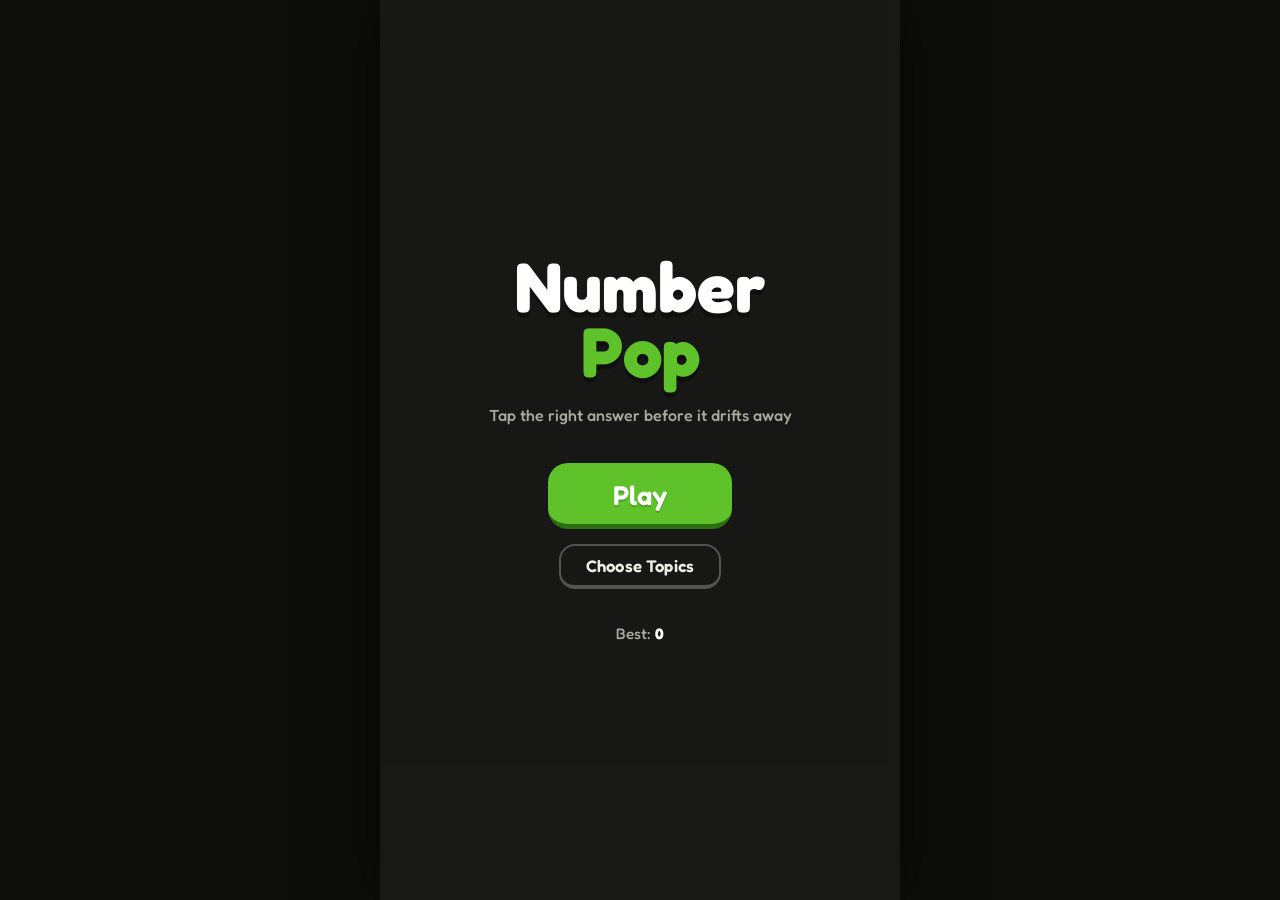
==== index.html @ 42853691 "Initial commit: Number Pop scaffold Canvas-based arcade math game. Adds the HUD/menu markup, stylesh" ====
<!DOCTYPE html>
<html lang="en">
<head>
<meta charset="utf-8">
<meta name="viewport" content="width=device-width, initial-scale=1, viewport-fit=cover, user-scalable=no">
<meta name="theme-color" content="#1b1c1a">
<meta name="apple-mobile-web-app-capable" content="yes">
<meta name="apple-mobile-web-app-status-bar-style" content="black-translucent">
<title>Number Pop</title>
<link rel="preconnect" href="https://fonts.googleapis.com">
<link rel="preconnect" href="https://fonts.gstatic.com" crossorigin>
<link rel="stylesheet" href="https://fonts.googleapis.com/css2?family=Fredoka:wght@500;600;700&display=swap">
<link rel="stylesheet" href="styles/style.css">
</head>
<body>

<div id="app">

  <!-- everything that shakes lives in here -->
  <div id="playfield">
    <canvas id="stage"></canvas>
  </div>

  <div id="ui">

    <!-- ============ in-game HUD ============ -->
    <div id="hud" class="hidden">
      <button id="btn-quit" class="icon-btn" aria-label="Quit game">
        <svg viewBox="0 0 32 32" aria-hidden="true"><path d="M7 7 L25 25 M25 7 L7 25"/></svg>
      </button>
      <div id="score-pill"><span id="score">0</span></div>
      <div id="lives" aria-label="Lives remaining"></div>
      <div id="question-wrap">
        <div id="question"></div>
        <div id="timer-track"><div id="timer-fill"></div></div>
      </div>
      <div id="streak-badge" class="hidden"></div>
    </div>

    <!-- ============ home ============ -->
    <section id="screen-home" class="screen">
      <div class="home-inner">
        <h1 class="logo">Number<span>Pop</span></h1>
        <p class="tagline">Tap the right answer before it drifts away</p>
        <div class="home-buttons">
          <button class="btn btn-big" id="btn-play">Play</button>
          <button class="btn btn-ghost" id="btn-topics">Choose Topics</button>
        </div>
        <p class="best-line">Best: <b id="home-best">0</b> <span id="home-best-topic"></span></p>
      </div>
    </section>

    <!-- ============ topics / settings ============ -->
    <section id="screen-topics" class="screen hidden">
      <div class="sheet">
        <header class="sheet-head">
          <button class="icon-btn back" id="btn-topics-back" aria-label="Back">
            <svg viewBox="0 0 32 32" aria-hidden="true"><path d="M20 6 L10 16 L20 26"/></svg>
          </button>
          <h2>Choose Topics</h2>
        </header>

        <div class="sheet-body">
          <div class="field">
            <h3>What to practise</h3>
            <div class="chips" id="op-chips">
              <button class="chip op" data-op="mul">× Times</button>
              <button class="chip op" data-op="div">÷ Divide</button>
              <button class="chip op" data-op="add">+ Add</button>
              <button class="chip op" data-op="sub">− Subtract</button>
            </div>
          </div>

          <div class="field" id="field-tables">
            <h3>Times tables <button class="mini" id="btn-all-tables">all</button></h3>
            <div class="grid-tables" id="table-grid"></div>
            <div class="chips tight">
              <span class="label">up to</span>
              <button class="chip range" data-maxmul="10">10</button>
              <button class="chip range" data-maxmul="12">12</button>
            </div>
          </div>

          <div class="field" id="field-addsub">
            <h3>Add &amp; subtract numbers up to</h3>
            <div class="chips">
              <button class="chip addmax" data-max="10">10</button>
              <button class="chip addmax" data-max="20">20</button>
              <button class="chip addmax" data-max="50">50</button>
              <button class="chip addmax" data-max="100">100</button>
            </div>
          </div>

          <div class="field">
            <h3>Difficulty</h3>
            <div class="chips">
              <button class="chip diff" data-diff="easy">Easy</button>
              <button class="chip diff" data-diff="normal">Normal</button>
              <button class="chip diff" data-diff="hard">Hard</button>
            </div>
            <p class="hint" id="diff-hint"></p>
          </div>

          <div class="field">
            <h3>Sound</h3>
            <div class="chips">
              <button class="chip snd" data-snd="on">On</button>
              <button class="chip snd" data-snd="off">Off</button>
            </div>
          </div>
        </div>

        <footer class="sheet-foot">
          <button class="btn btn-big" id="btn-topics-play">Play</button>
        </footer>
      </div>
    </section>

    <!-- ============ game over ============ -->
    <section id="screen-gameover" class="screen hidden">
      <div class="over-card">
        <p class="over-label">You got</p>
        <p class="over-score" id="over-score">0</p>
        <p class="over-best"><span>Your highscore</span> <b id="over-best">0</b></p>
        <div class="over-buttons">
          <button class="btn" id="btn-over-ok">OK</button>
          <button class="btn btn-icon" id="btn-over-again" aria-label="Play again">
            <svg viewBox="0 0 32 32" aria-hidden="true"><path d="M26 16a10 10 0 1 1-3.2-7.3"/><path d="M27 5v6h-6"/></svg>
          </button>
        </div>
      </div>
      <div class="mascot-row">
        <div id="mascot"></div>
        <div class="speech"><p id="mascot-line"></p></div>
      </div>
    </section>

  </div>
</div>

<!-- ================= scripts (order matters: no bundler, plain globals) ================= -->
<script src="src/core/rng.js"></script>
<script src="src/core/storage.js"></script>
<script src="src/core/audio.js"></script>
<script src="src/core/input.js"></script>
<script src="src/core/loop.js"></script>

<script src="src/art/theme.js"></script>
<script src="src/art/scenery.js"></script>
<script src="src/art/bubbleArt.js"></script>
<script src="src/art/mascot.js"></script>

<script src="src/game/distractors.js"></script>
<script src="src/game/questions.js"></script>
<script src="src/game/scoring.js"></script>
<script src="src/game/bubbles.js"></script>
<script src="src/game/effects.js"></script>
<script src="src/game/render.js"></script>
<script src="src/game/session.js"></script>

<script src="src/ui/hud.js"></script>
<script src="src/ui/screens.js"></script>
<script src="src/main.js"></script>

</body>
</html>
---- styles/style.css ----
/* ============================================================
   Number Pop — chalkboard arcade math game
   Single deliberate visual world (dark chalkboard), so no
   light/dark switching: every colour is painted explicitly.
   ============================================================ */

:root {
  --green:       #5fc22b;
  --green-light: #83da53;
  --green-dark:  #3d8b18;
  --green-deep:  #2f6d12;
  --red:         #e8353f;
  --red-dark:    #a8202a;
  --board:       #23241f;
  --board-deep:  #141511;
  --panel:       #3a3d37;
  --panel-line:  rgba(233,233,224,.14);
  --chalk:       #edeee7;
  --chalk-dim:   #a7aa9d;
  --shadow-lo:   0 2px 0 rgba(0,0,0,.35);

  --f: "Fredoka", "Trebuchet MS", "Segoe UI", system-ui, sans-serif;
}

* { box-sizing: border-box; -webkit-tap-highlight-color: transparent; }

html, body {
  margin: 0;
  padding: 0;
  height: 100%;
  overflow: hidden;
  overscroll-behavior: none;
  background: #0d0e0b;
  font-family: var(--f);
  color: var(--chalk);
  -webkit-font-smoothing: antialiased;
  -webkit-user-select: none;
  user-select: none;
  touch-action: manipulation;
}

#app {
  position: relative;
  width: min(100vw, 520px);
  height: 100dvh;
  margin: 0 auto;
  overflow: hidden;
  background: var(--board);
  box-shadow: 0 0 60px rgba(0,0,0,.7);
}

#playfield { position: absolute; inset: 0; will-change: transform; }
#stage { display: block; width: 100%; height: 100%; touch-action: none; }

#ui { position: absolute; inset: 0; pointer-events: none; }
#ui button, #ui .chip, #ui .screen:not(.hidden) { pointer-events: auto; }

.hidden { display: none !important; }

/* ============================ chunky buttons ============================ */

.btn {
  font-family: var(--f);
  font-weight: 600;
  font-size: 1.35rem;
  letter-spacing: .01em;
  color: #fff;
  background: var(--green);
  border: none;
  border-bottom: 5px solid var(--green-deep);
  border-radius: 16px;
  padding: .62em 1.5em .5em;
  cursor: pointer;
  text-shadow: 0 2px 0 rgba(0,0,0,.18);
  transition: transform .06s ease, filter .12s ease;
}
.btn:active { transform: translateY(3px); border-bottom-width: 2px; }
.btn:hover { filter: brightness(1.07); }
.btn:focus-visible { outline: 3px solid #fff; outline-offset: 3px; }

.btn-big { font-size: 1.7rem; padding: .6em 2.4em .48em; border-radius: 20px; }

.btn-ghost {
  background: transparent;
  border: 2px solid rgba(237,238,231,.28);
  border-bottom: 4px solid rgba(237,238,231,.28);
  color: var(--chalk);
  font-size: 1.05rem;
  text-shadow: none;
}
.btn-ghost:hover { background: rgba(237,238,231,.07); }

.btn-icon { padding: .55em .95em; display: grid; place-items: center; }
.btn-icon svg { width: 30px; height: 30px; fill: none; stroke: #fff; stroke-width: 3.2; stroke-linecap: round; stroke-linejoin: round; }

.icon-btn {
  background: none; border: none; cursor: pointer; padding: 6px;
  width: 42px; height: 42px; display: grid; place-items: center;
}
.icon-btn svg { width: 100%; height: 100%; fill: none; stroke: #fff; stroke-width: 3.4; stroke-linecap: round; }
.icon-btn:active { transform: scale(.9); }
.icon-btn:focus-visible { outline: 2px solid #fff; outline-offset: 2px; border-radius: 8px; }

/* ============================ HUD ============================ */

#hud { position: absolute; inset: 0; }

#btn-quit {
  position: absolute;
  top: calc(10px + env(safe-area-inset-top));
  left: 10px;
}

#score-pill {
  position: absolute;
  top: calc(-4px + env(safe-area-inset-top));
  left: 50%;
  transform: translateX(-50%);
  min-width: 130px;
  text-align: center;
  background: var(--green);
  border-bottom: 5px solid var(--green-deep);
  border-radius: 0 0 22px 22px;
  padding: .34em 1.1em .26em;
  font-size: 1.65rem;
  font-weight: 600;
  color: #fff;
  text-shadow: 0 2px 0 rgba(0,0,0,.2);
  font-variant-numeric: tabular-nums;
}
#score-pill.bump { animation: bump .28s ease-out; }
@keyframes bump { 0%{transform:translateX(-50%) scale(1)} 40%{transform:translateX(-50%) scale(1.13)} 100%{transform:translateX(-50%) scale(1)} }

#lives {
  position: absolute;
  top: calc(14px + env(safe-area-inset-top));
  right: 12px;
  display: flex;
  gap: 5px;
}
#lives .heart { width: 26px; height: 26px; transition: transform .25s ease, opacity .25s ease, filter .25s ease; }
#lives .heart svg { width: 100%; height: 100%; display: block; }
#lives .heart.lost { opacity: .22; filter: grayscale(1); transform: scale(.82); }
#lives .heart.breaking { animation: heartbreak .5s ease-out; }
@keyframes heartbreak {
  0%   { transform: scale(1); }
  25%  { transform: scale(1.45) rotate(-8deg); }
  100% { transform: scale(.82); }
}

#question-wrap {
  position: absolute;
  top: calc(58px + env(safe-area-inset-top));
  left: 0; right: 0;
  text-align: center;
}
#question {
  font-size: clamp(2rem, 9.5vw, 2.9rem);
  font-weight: 600;
  color: #fff;
  text-shadow: 0 3px 6px rgba(0,0,0,.5);
  letter-spacing: .02em;
  line-height: 1.1;
  min-height: 1.1em;
}
#question.pulse { animation: qpulse .3s ease-out; }
@keyframes qpulse { 0%{transform:scale(.86);opacity:.4} 100%{transform:scale(1);opacity:1} }

#timer-track {
  width: min(58%, 230px);
  height: 5px;
  margin: 12px auto 0;
  background: rgba(237,238,231,.12);
  border-radius: 3px;
  overflow: hidden;
}
#timer-fill {
  height: 100%;
  width: 100%;
  background: var(--green);
  border-radius: 3px;
  transform-origin: left center;
}
#timer-fill.low { background: #e8a33a; }
#timer-fill.critical { background: var(--red); }

#streak-badge {
  position: absolute;
  top: calc(128px + env(safe-area-inset-top));
  left: 50%;
  transform: translateX(-50%);
  font-size: .95rem;
  font-weight: 600;
  color: #ffd85e;
  text-shadow: 0 2px 4px rgba(0,0,0,.6);
  letter-spacing: .04em;
  white-space: nowrap;
}
#streak-badge.pop { animation: bump .3s ease-out; }

/* ============================ screens ============================ */

.screen {
  position: absolute;
  inset: 0;
  display: flex;
  flex-direction: column;
  animation: fadein .22s ease-out;
}
@keyframes fadein { from { opacity: 0; } to { opacity: 1; } }

/* ---------- home ---------- */
#screen-home { align-items: center; justify-content: center; background: rgba(15,16,13,.55); }
.home-inner { text-align: center; padding: 2rem 1.5rem; }
.logo {
  font-size: clamp(3rem, 15vw, 4.4rem);
  font-weight: 700;
  line-height: .92;
  margin: 0 0 .3em;
  color: #fff;
  text-shadow: 0 5px 0 rgba(0,0,0,.35);
}
.logo span { display: block; color: var(--green); }
.tagline { color: var(--chalk-dim); font-size: 1rem; margin: 0 0 2.4rem; font-weight: 500; }
.home-buttons { display: flex; flex-direction: column; gap: .9rem; align-items: center; }
.best-line { margin: 2.2rem 0 0; color: var(--chalk-dim); font-size: .95rem; font-weight: 500; }
.best-line b { color: #fff; font-variant-numeric: tabular-nums; }
.best-line span { display: block; font-size: .8rem; opacity: .7; margin-top: .2rem; }

/* ---------- topics sheet ---------- */
#screen-topics { background: rgba(15,16,13,.86); }
.sheet { display: flex; flex-direction: column; height: 100%; }
.sheet-head {
  display: flex; align-items: center; gap: .5rem;
  padding: calc(12px + env(safe-area-inset-top)) 14px 12px;
  border-bottom: 1px solid var(--panel-line);
  flex: none;
}
.sheet-head h2 { font-size: 1.3rem; font-weight: 600; margin: 0; color: #fff; }
.icon-btn.back svg { stroke-width: 3.6; }

.sheet-body {
  flex: 1 1 auto;
  overflow-y: auto;
  padding: 1.2rem 1.1rem 1.5rem;
  display: flex; flex-direction: column; gap: 1.6rem;
  -webkit-overflow-scrolling: touch;
  overscroll-behavior: contain;
  pointer-events: auto;
}
.field h3 {
  font-size: .82rem; font-weight: 600; text-transform: uppercase;
  letter-spacing: .1em; color: var(--chalk-dim); margin: 0 0 .7rem;
  display: flex; align-items: center; gap: .6rem;
}
.mini {
  font-family: var(--f); font-size: .72rem; font-weight: 600; letter-spacing: .06em;
  background: rgba(237,238,231,.1); color: var(--chalk-dim);
  border: none; border-radius: 20px; padding: .25em .8em; cursor: pointer;
  text-transform: uppercase;
}
.mini:hover { background: rgba(237,238,231,.18); color: #fff; }

.chips { display: flex; flex-wrap: wrap; gap: .5rem; align-items: center; }
.chips.tight { margin-top: .7rem; }
.chips .label { font-size: .8rem; color: var(--chalk-dim); text-transform: uppercase; letter-spacing: .08em; font-weight: 600; }

.chip {
  font-family: var(--f); font-size: 1rem; font-weight: 500;
  color: var(--chalk);
  background: rgba(237,238,231,.08);
  border: 2px solid rgba(237,238,231,.16);
  border-radius: 13px;
  padding: .45em 1em .38em;
  cursor: pointer;
  transition: background .12s ease, border-color .12s ease, color .12s ease;
}
.chip:hover { background: rgba(237,238,231,.15); }
.chip.on {
  background: var(--green);
  border-color: var(--green-light);
  color: #fff;
  font-weight: 600;
}
.chip:focus-visible { outline: 2px solid #fff; outline-offset: 2px; }

.grid-tables { display: grid; grid-template-columns: repeat(auto-fit, minmax(52px, 1fr)); gap: .45rem; }
.grid-tables .chip { padding: .5em 0 .42em; text-align: center; font-variant-numeric: tabular-nums; }

.hint { font-size: .84rem; color: var(--chalk-dim); margin: .8rem 0 0; line-height: 1.5; }

.sheet-foot {
  flex: none;
  padding: 1rem 1.1rem calc(1.2rem + env(safe-area-inset-bottom));
  border-top: 1px solid var(--panel-line);
  display: flex; justify-content: center;
  background: rgba(15,16,13,.5);
}

/* ---------- game over ---------- */
#screen-gameover { background: rgba(12,13,10,.55); justify-content: space-between; }
.over-card {
  margin: auto auto 0;
  width: min(86%, 380px);
  background: rgba(74,78,71,.93);
  border-radius: 22px;
  padding: 2rem 1.6rem 1.7rem;
  text-align: center;
  box-shadow: 0 18px 44px rgba(0,0,0,.5);
  animation: pop-in .32s cubic-bezier(.2,1.5,.5,1);
}
@keyframes pop-in { from { transform: scale(.82); opacity: 0; } to { transform: scale(1); opacity: 1; } }
.over-label { font-size: 1.45rem; font-weight: 600; color: var(--green-light); margin: 0; }
.over-score {
  font-size: clamp(3rem, 14vw, 4rem); font-weight: 700; color: #fff;
  margin: .1em 0 .15em; line-height: 1; font-variant-numeric: tabular-nums;
  text-shadow: 0 4px 0 rgba(0,0,0,.22);
}
.over-best { font-size: .95rem; margin: 0 0 1.5rem; font-weight: 600; }
.over-best span { color: var(--green-light); }
.over-best b { color: #fff; margin-left: .4em; font-variant-numeric: tabular-nums; }
.over-buttons { display: flex; gap: .8rem; justify-content: center; }
.over-buttons .btn { font-size: 1.4rem; }

.mascot-row {
  display: flex; align-items: flex-end; gap: .4rem;
  padding: 1rem .8rem calc(.4rem + env(safe-area-inset-bottom));
  animation: rise-in .45s .12s backwards cubic-bezier(.2,1.2,.4,1);
}
@keyframes rise-in { from { transform: translateY(40px); opacity: 0; } to { transform: translateY(0); opacity: 1; } }
#mascot { flex: none; width: 150px; }
#mascot svg { width: 100%; height: auto; display: block; }
.speech {
  position: relative; flex: 1 1 auto; margin-bottom: 34px;
  background: #eceee6; color: #23241f;
  border-radius: 18px; padding: .85rem 1rem;
  font-size: .95rem; font-weight: 500; line-height: 1.4; text-align: center;
  box-shadow: 0 6px 18px rgba(0,0,0,.35);
}
.speech::after {
  content: ""; position: absolute; left: -9px; bottom: 14px;
  width: 0; height: 0;
  border: 9px solid transparent;
  border-right-color: #eceee6; border-left: 0;
}

@media (prefers-reduced-motion: reduce) {
  *, *::before, *::after { animation-duration: .01ms !important; transition-duration: .01ms !important; }
}
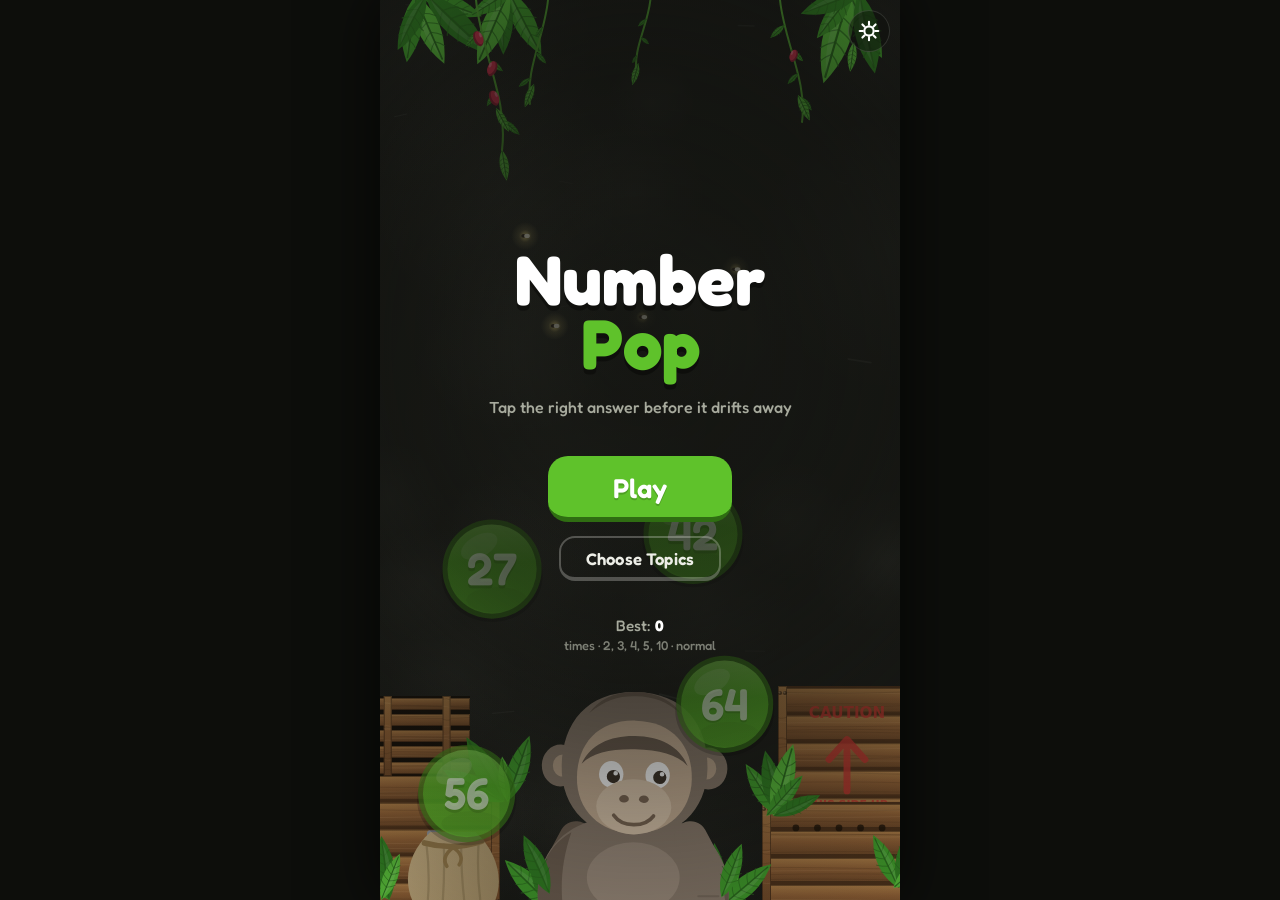
==== commit 96b094c7: "Make Number Pop playable end to end Wires the existing engine pieces into a complete game and adds t" ====
--- a/index.html
+++ b/index.html
@@ -7,6 +7,7 @@
 <meta name="apple-mobile-web-app-capable" content="yes">
 <meta name="apple-mobile-web-app-status-bar-style" content="black-translucent">
 <title>Number Pop</title>
+<link rel="icon" href="favicon.svg" type="image/svg+xml">
 <link rel="preconnect" href="https://fonts.googleapis.com">
 <link rel="preconnect" href="https://fonts.gstatic.com" crossorigin>
 <link rel="stylesheet" href="https://fonts.googleapis.com/css2?family=Fredoka:wght@500;600;700&display=swap">
@@ -25,20 +26,30 @@
 
     <!-- ============ in-game HUD ============ -->
     <div id="hud" class="hidden">
-      <button id="btn-quit" class="icon-btn" aria-label="Quit game">
-        <svg viewBox="0 0 32 32" aria-hidden="true"><path d="M7 7 L25 25 M25 7 L7 25"/></svg>
+      <button id="btn-pause" class="icon-btn" aria-label="Pause game">
+        <svg viewBox="0 0 32 32" aria-hidden="true"><path d="M12 7 V25 M20 7 V25"/></svg>
       </button>
       <div id="score-pill"><span id="score">0</span></div>
       <div id="lives" aria-label="Lives remaining"></div>
       <div id="question-wrap">
+        <div id="level-chip">Lv&nbsp;<b id="level-num">1</b><span id="level-name"></span></div>
         <div id="question"></div>
         <div id="timer-track"><div id="timer-fill"></div></div>
+        <div id="level-pips" aria-hidden="true"></div>
       </div>
       <div id="streak-badge" class="hidden"></div>
     </div>
 
     <!-- ============ home ============ -->
     <section id="screen-home" class="screen">
+      <button id="btn-settings" class="icon-btn" aria-label="Settings">
+        <svg viewBox="0 0 32 32" aria-hidden="true">
+          <circle cx="16" cy="16" r="6.2"/>
+          <path d="M24.2 16 H28.4 M7.8 16 H3.6 M16 24.2 V28.4 M16 7.8 V3.6
+                   M21.8 21.8 L24.8 24.8 M10.2 10.2 L7.2 7.2
+                   M10.2 21.8 L7.2 24.8 M21.8 10.2 L24.8 7.2"/>
+        </svg>
+      </button>
       <div class="home-inner">
         <h1 class="logo">Number<span>Pop</span></h1>
         <p class="tagline">Tap the right answer before it drifts away</p>
@@ -50,7 +61,7 @@
       </div>
     </section>
 
-    <!-- ============ topics / settings ============ -->
+    <!-- ============ topics ============ -->
     <section id="screen-topics" class="screen hidden">
       <div class="sheet">
         <header class="sheet-head">
@@ -100,19 +111,94 @@
             </div>
             <p class="hint" id="diff-hint"></p>
           </div>
-
-          <div class="field">
-            <h3>Sound</h3>
-            <div class="chips">
-              <button class="chip snd" data-snd="on">On</button>
-              <button class="chip snd" data-snd="off">Off</button>
-            </div>
-          </div>
         </div>
 
         <footer class="sheet-foot">
           <button class="btn btn-big" id="btn-topics-play">Play</button>
         </footer>
+      </div>
+    </section>
+
+    <!-- ============ settings ============ -->
+    <section id="screen-settings" class="screen hidden">
+      <div class="sheet">
+        <header class="sheet-head">
+          <button class="icon-btn back" id="btn-settings-back" aria-label="Back">
+            <svg viewBox="0 0 32 32" aria-hidden="true"><path d="M20 6 L10 16 L20 26"/></svg>
+          </button>
+          <h2>Settings</h2>
+        </header>
+
+        <div class="sheet-body">
+          <div class="field">
+            <h3>Sound effects</h3>
+            <div class="chips">
+              <button class="chip snd" data-snd="on">On</button>
+              <button class="chip snd" data-snd="off">Off</button>
+            </div>
+            <p class="hint">Pops, cheers and button taps.</p>
+          </div>
+
+          <div class="field">
+            <h3>Jungle sounds</h3>
+            <div class="chips">
+              <button class="chip jng" data-jng="on">On</button>
+              <button class="chip jng" data-jng="off">Off</button>
+            </div>
+            <p class="hint">Birds and insects in the background.</p>
+          </div>
+
+          <div class="field">
+            <h3>Scores</h3>
+            <p class="score-line">Best: <b id="settings-best">0</b></p>
+            <button class="btn btn-danger" id="btn-reset">Reset score</button>
+            <p class="hint" id="reset-hint">Clears every highscore, level record and practice history. This cannot be undone.</p>
+          </div>
+        </div>
+
+        <footer class="sheet-foot">
+          <button class="btn btn-big" id="btn-settings-done">Done</button>
+        </footer>
+      </div>
+    </section>
+
+    <!-- ============ paused ============ -->
+    <!-- The only way out of a run: quitting and restarting both live behind
+         the pause button, so neither is ever one stray tap away. -->
+    <section id="screen-paused" class="screen hidden">
+      <div class="pause-card">
+        <p class="pause-eyebrow">Paused</p>
+        <h2 class="pause-title" id="pause-title">Level 1</h2>
+        <dl class="lvl-rows" id="pause-rows"></dl>
+
+        <div class="chips pause-sound">
+          <span class="label">Sound</span>
+          <button class="chip snd" data-snd="on">On</button>
+          <button class="chip snd" data-snd="off">Off</button>
+        </div>
+
+        <button class="btn btn-big" id="btn-resume">Resume</button>
+        <div class="pause-exits">
+          <button class="btn btn-ghost" id="btn-pause-restart">Start over</button>
+          <button class="btn btn-ghost" id="btn-pause-quit">Quit</button>
+        </div>
+      </div>
+    </section>
+
+    <!-- ============ level clear (bosses and every 5th) ============ -->
+    <section id="screen-levelclear" class="screen hidden">
+      <div class="lvl-card">
+        <p class="lvl-eyebrow" id="lvl-eyebrow">Level 5 clear</p>
+        <h2 class="lvl-title" id="lvl-title">Downpour</h2>
+        <div class="lvl-stars" id="lvl-stars" aria-hidden="true"></div>
+        <dl class="lvl-rows" id="lvl-rows"></dl>
+        <p class="lvl-heart hidden" id="lvl-heart">A heart came back!</p>
+        <p class="lvl-next" id="lvl-next"></p>
+        <button class="btn btn-big" id="btn-level-continue">Continue</button>
+      </div>
+      <div class="mascot-row">
+        <div id="lvl-mascot"></div>
+        <div class="speech"><p id="lvl-mascot-line"></p></div>
       </div>
     </section>
 
@@ -121,6 +207,7 @@
       <div class="over-card">
         <p class="over-label">You got</p>
         <p class="over-score" id="over-score">0</p>
+        <p class="over-level" id="over-level">Level 1</p>
         <p class="over-best"><span>Your highscore</span> <b id="over-best">0</b></p>
         <div class="over-buttons">
           <button class="btn" id="btn-over-ok">OK</button>
@@ -142,19 +229,26 @@
 <script src="src/core/rng.js"></script>
 <script src="src/core/storage.js"></script>
 <script src="src/core/audio.js"></script>
+<script src="src/core/ambience.js"></script>
 <script src="src/core/input.js"></script>
 <script src="src/core/loop.js"></script>
 
 <script src="src/art/theme.js"></script>
 <script src="src/art/scenery.js"></script>
 <script src="src/art/bubbleArt.js"></script>
+<script src="src/art/progressArt.js"></script>
+<script src="src/art/gorillaArt.js"></script>
+<script src="src/art/jungleArt.js"></script>
 <script src="src/art/mascot.js"></script>
 
 <script src="src/game/distractors.js"></script>
 <script src="src/game/questions.js"></script>
 <script src="src/game/scoring.js"></script>
+<script src="src/game/motion.js"></script>
 <script src="src/game/bubbles.js"></script>
+<script src="src/game/levels.js"></script>
 <script src="src/game/effects.js"></script>
+<script src="src/game/playthings.js"></script>
 <script src="src/game/render.js"></script>
 <script src="src/game/session.js"></script>
 
--- a/styles/style.css
+++ b/styles/style.css
@@ -49,11 +49,26 @@
   box-shadow: 0 0 60px rgba(0,0,0,.7);
 }
 
-#playfield { position: absolute; inset: 0; will-change: transform; }
+/* Both layers need an explicit z-index. `will-change: transform` promotes
+   the play field to its own compositing layer, and a promoted layer can
+   composite above later siblings that have z-index:auto — which put the
+   menus and the game-over card underneath the canvas. */
+#playfield { position: absolute; inset: 0; z-index: 0; will-change: transform; }
 #stage { display: block; width: 100%; height: 100%; touch-action: none; }
 
-#ui { position: absolute; inset: 0; pointer-events: none; }
+#ui { position: absolute; inset: 0; z-index: 1; pointer-events: none; }
 #ui button, #ui .chip, #ui .screen:not(.hidden) { pointer-events: auto; }
+
+/* The two screens that sit over live, touchable scenery let taps fall
+   through to the canvas. Their own controls re-claim them: pointer-events
+   inherits, so the `#ui button` rule above restores hit-testing per button.
+   Two ids, because `#ui .screen:not(.hidden)` would otherwise out-specify
+   this and swallow every tap before the canvas ever saw it. */
+#ui #screen-home:not(.hidden),
+#ui #screen-gameover:not(.hidden) { pointer-events: none; }
+
+/* ...but a solid card should absorb a tap rather than feel see-through. */
+.over-card { pointer-events: auto; }
 
 .hidden { display: none !important; }
 
@@ -93,6 +108,36 @@
 .btn-icon { padding: .55em .95em; display: grid; place-items: center; }
 .btn-icon svg { width: 30px; height: 30px; fill: none; stroke: #fff; stroke-width: 3.2; stroke-linecap: round; stroke-linejoin: round; }
 
+.btn-danger {
+  background: transparent;
+  color: #ff8f96;
+  border: 2px solid rgba(232,53,63,.55);
+  border-bottom: 5px solid rgba(232,53,63,.55);
+  font-size: 1.05rem;
+  text-shadow: none;
+}
+.btn-danger:hover { background: rgba(232,53,63,.12); }
+/* Armed: one tap from erasing, so it stops looking like an outline and
+   starts looking like the thing it is about to do. */
+.btn-danger.armed {
+  background: var(--red);
+  border-color: var(--red-dark);
+  border-bottom-color: var(--red-dark);
+  color: #fff;
+  animation: nudge .5s ease-out;
+}
+.btn-danger.cleared {
+  background: transparent;
+  border-color: rgba(237,238,231,.25);
+  border-bottom-color: rgba(237,238,231,.25);
+  color: var(--chalk-dim);
+}
+@keyframes nudge {
+  0%, 100% { transform: translateX(0); }
+  20%      { transform: translateX(-4px); }
+  55%      { transform: translateX(3px); }
+}
+
 .icon-btn {
   background: none; border: none; cursor: pointer; padding: 6px;
   width: 42px; height: 42px; display: grid; place-items: center;
@@ -105,23 +150,29 @@
 
 #hud { position: absolute; inset: 0; }
 
-#btn-quit {
+/* The HUD's only button. Everything that ends a run lives behind it, so it
+   sits where the close button used to and nothing else competes for the
+   corner. */
+#btn-pause {
   position: absolute;
   top: calc(10px + env(safe-area-inset-top));
   left: 10px;
 }
+/* Two bars read as pause at a glance; at the shared 3.4 they read as an
+   equals sign. */
+#btn-pause svg { stroke-width: 5; }
 
 #score-pill {
   position: absolute;
-  top: calc(-4px + env(safe-area-inset-top));
+  top: calc(8px + env(safe-area-inset-top));
   left: 50%;
   transform: translateX(-50%);
   min-width: 130px;
   text-align: center;
   background: var(--green);
   border-bottom: 5px solid var(--green-deep);
-  border-radius: 0 0 22px 22px;
-  padding: .34em 1.1em .26em;
+  border-radius: 22px;
+  padding: .3em 1.1em .22em;
   font-size: 1.65rem;
   font-weight: 600;
   color: #fff;
@@ -154,6 +205,46 @@
   left: 0; right: 0;
   text-align: center;
 }
+/* The level chip sits inside #question-wrap on purpose: hud.questionBottom()
+   measures that wrapper to place the play field, so anything added here is
+   accounted for automatically instead of overlapping the bubbles. */
+#level-chip {
+  display: inline-flex;
+  align-items: baseline;
+  gap: .4em;
+  font-size: .74rem;
+  font-weight: 600;
+  letter-spacing: .1em;
+  text-transform: uppercase;
+  color: var(--chalk-dim);
+  background: rgba(237,238,231,.08);
+  border-radius: 20px;
+  padding: .3em .9em .24em;
+  margin-bottom: .35rem;
+}
+#level-chip b { color: #fff; font-size: .95rem; font-variant-numeric: tabular-nums; }
+#level-chip span { color: var(--green-light); letter-spacing: .05em; }
+#level-chip.boss { background: rgba(232,53,63,.2); }
+#level-chip.boss span { color: #ff9098; }
+#level-chip.pop { animation: bump-plain .34s ease-out; }
+@keyframes bump-plain { 0%{transform:scale(.8);opacity:.3} 55%{transform:scale(1.08)} 100%{transform:scale(1);opacity:1} }
+
+/* One pip per question in the level. */
+#level-pips {
+  display: flex;
+  justify-content: center;
+  gap: 5px;
+  margin-top: 7px;
+  min-height: 6px;
+}
+#level-pips .pip {
+  width: 6px; height: 6px;
+  border-radius: 50%;
+  background: rgba(237,238,231,.2);
+  transition: background .25s ease, transform .25s ease;
+}
+#level-pips .pip.done { background: var(--green); transform: scale(1.25); }
+
 #question {
   font-size: clamp(2rem, 9.5vw, 2.9rem);
   font-weight: 600;
@@ -210,7 +301,36 @@
 @keyframes fadein { from { opacity: 0; } to { opacity: 1; } }
 
 /* ---------- home ---------- */
-#screen-home { align-items: center; justify-content: center; background: rgba(15,16,13,.55); }
+/* Dark where the title and buttons need contrast, clearing toward the edges
+   and the bottom so the canopy and the gorilla read as things worth
+   touching. A flat scrim over the whole canvas hid them. */
+#screen-home {
+  align-items: center;
+  justify-content: center;
+  background: radial-gradient(118% 76% at 50% 38%,
+    rgba(15,16,13,.74) 0%,
+    rgba(15,16,13,.62) 40%,
+    rgba(15,16,13,.30) 72%,
+    rgba(15,16,13,.06) 100%);
+}
+/* Top-right, clear of the logo. The home scrim clears toward the corners so
+   the canopy shows through, which leaves a white cog with nothing to sit
+   against — hence its own small disc. */
+#btn-settings {
+  position: absolute;
+  top: calc(10px + env(safe-area-inset-top));
+  right: 10px;
+  padding: 8px;
+  background: rgba(15,16,13,.5);
+  border: 1px solid var(--panel-line);
+  border-radius: 50%;
+  transition: transform .25s cubic-bezier(.3,1.4,.5,1), background .12s ease;
+}
+#btn-settings svg { stroke-width: 2.8; }
+#btn-settings:hover  { transform: rotate(30deg); background: rgba(15,16,13,.72); }
+#btn-settings:active { transform: rotate(45deg) scale(.9); }
+#btn-settings:focus-visible { border-radius: 50%; }
+
 .home-inner { text-align: center; padding: 2rem 1.5rem; }
 .logo {
   font-size: clamp(3rem, 15vw, 4.4rem);
@@ -219,6 +339,14 @@
   margin: 0 0 .3em;
   color: #fff;
   text-shadow: 0 5px 0 rgba(0,0,0,.35);
+  pointer-events: auto;
+  cursor: pointer;
+}
+.logo.wiggle { animation: wiggle .5s cubic-bezier(.3,1.4,.5,1); }
+@keyframes wiggle {
+  0%, 100% { transform: rotate(0) scale(1); }
+  25%      { transform: rotate(-3deg) scale(1.06); }
+  60%      { transform: rotate(2.5deg) scale(1.03); }
 }
 .logo span { display: block; color: var(--green); }
 .tagline { color: var(--chalk-dim); font-size: 1rem; margin: 0 0 2.4rem; font-weight: 500; }
@@ -227,8 +355,8 @@
 .best-line b { color: #fff; font-variant-numeric: tabular-nums; }
 .best-line span { display: block; font-size: .8rem; opacity: .7; margin-top: .2rem; }
 
-/* ---------- topics sheet ---------- */
-#screen-topics { background: rgba(15,16,13,.86); }
+/* ---------- topics and settings sheets ---------- */
+#screen-topics, #screen-settings { background: rgba(15,16,13,.86); }
 .sheet { display: flex; flex-direction: column; height: 100%; }
 .sheet-head {
   display: flex; align-items: center; gap: .5rem;
@@ -289,6 +417,9 @@
 
 .hint { font-size: .84rem; color: var(--chalk-dim); margin: .8rem 0 0; line-height: 1.5; }
 
+.score-line { margin: 0 0 .9rem; font-size: 1rem; color: var(--chalk-dim); font-weight: 500; }
+.score-line b { color: #fff; font-size: 1.35rem; font-variant-numeric: tabular-nums; margin-left: .2em; }
+
 .sheet-foot {
   flex: none;
   padding: 1rem 1.1rem calc(1.2rem + env(safe-area-inset-bottom));
@@ -296,6 +427,110 @@
   display: flex; justify-content: center;
   background: rgba(15,16,13,.5);
 }
+
+/* ---------- level clear ---------- */
+/* Lighter scrim than game over: the run is paused, not finished, and the
+   HUD behind it is still telling the truth. */
+#screen-levelclear { background: rgba(12,13,10,.62); justify-content: space-between; }
+
+.lvl-card {
+  pointer-events: auto;
+  margin: auto auto 0;
+  width: min(86%, 380px);
+  background: rgba(74,78,71,.95);
+  border-radius: 22px;
+  padding: 1.5rem 1.6rem 1.4rem;
+  text-align: center;
+  box-shadow: 0 18px 44px rgba(0,0,0,.5);
+  animation: pop-in .32s cubic-bezier(.2,1.5,.5,1);
+}
+.lvl-eyebrow {
+  margin: 0; font-size: .78rem; font-weight: 600;
+  letter-spacing: .14em; text-transform: uppercase; color: var(--green-light);
+}
+.lvl-title {
+  margin: .15em 0 .5rem; font-size: clamp(1.7rem, 8vw, 2.2rem);
+  font-weight: 700; color: #fff; line-height: 1.05;
+  text-shadow: 0 3px 0 rgba(0,0,0,.22);
+}
+
+.lvl-stars { display: flex; justify-content: center; gap: .45rem; margin: 0 0 1rem; }
+.lvl-star { width: 44px; height: 44px; display: block; }
+.lvl-star svg { width: 100%; height: 100%; display: block; }
+.lvl-star svg path { fill: rgba(237,238,231,.16); }
+/* Only the earned stars animate, and each one waits its turn — the delay is
+   set inline so the JS that plays the ping stays the single source of the
+   timing. */
+.lvl-star.earned svg path { fill: #ffd85e; }
+.lvl-star.earned {
+  animation: star-stamp .42s cubic-bezier(.2,1.6,.45,1) backwards;
+  filter: drop-shadow(0 3px 6px rgba(255,216,94,.35));
+}
+@keyframes star-stamp {
+  from { transform: scale(2.1) rotate(-22deg); opacity: 0; }
+  to   { transform: scale(1) rotate(0); opacity: 1; }
+}
+
+.lvl-rows {
+  display: grid; grid-template-columns: 1fr auto;
+  gap: .34rem .8rem; margin: 0 0 .9rem;
+  font-size: .92rem; font-weight: 500; text-align: left;
+}
+.lvl-rows dt { color: var(--chalk-dim); }
+.lvl-rows dd { margin: 0; color: #fff; font-weight: 600; font-variant-numeric: tabular-nums; }
+
+.lvl-heart {
+  margin: 0 0 .8rem; font-size: .95rem; font-weight: 600; color: #ff8f96;
+  animation: bump-plain .5s ease-out .6s backwards;
+}
+.lvl-next { margin: 0 0 1.1rem; font-size: .85rem; color: var(--chalk-dim); font-weight: 500; }
+
+#lvl-mascot { flex: none; width: 120px; pointer-events: auto; cursor: pointer; }
+#lvl-mascot svg { width: 100%; height: auto; display: block; }
+#lvl-mascot.thump { animation: thump .42s ease-out; }
+
+/* ---------- paused ---------- */
+/* Darker than the level-clear scrim on purpose: the field is frozen
+   mid-question with the answers still on it, and a pause that lets you study
+   them at leisure is a pause that solves the question for you. */
+#screen-paused {
+  background: rgba(10,11,9,.84);
+  align-items: center;
+  overflow-y: auto;
+}
+
+.pause-card {
+  pointer-events: auto;
+  /* auto margins rather than justify-content: centred, but still reachable
+     by scrolling when a short landscape window can't fit the card — centring
+     a flex child the other way crops the top of it beyond recovery. */
+  margin: auto 0;
+  width: min(86%, 340px);
+  background: rgba(74,78,71,.96);
+  border-radius: 22px;
+  padding: 1.6rem 1.5rem 1.4rem;
+  text-align: center;
+  box-shadow: 0 18px 44px rgba(0,0,0,.5);
+  animation: pop-in .28s cubic-bezier(.2,1.5,.5,1);
+}
+.pause-eyebrow {
+  margin: 0; font-size: .78rem; font-weight: 600;
+  letter-spacing: .14em; text-transform: uppercase; color: var(--green-light);
+}
+.pause-title {
+  margin: .15em 0 1rem; font-size: clamp(1.35rem, 6.5vw, 1.7rem);
+  font-weight: 700; color: #fff; line-height: 1.15;
+  text-shadow: 0 3px 0 rgba(0,0,0,.22);
+}
+.pause-sound { justify-content: center; margin: 0 0 1.3rem; }
+
+#btn-resume { width: 100%; }
+
+/* Quit and Start over are quiet and small next to Resume: both throw the run
+   away, and this card is reached by a child looking for a way to stop for a
+   moment, not by one looking for a way to stop. */
+.pause-exits { display: flex; gap: .6rem; margin-top: .9rem; }
+.pause-exits .btn { flex: 1 1 0; font-size: .95rem; padding: .55em .4em .45em; }
 
 /* ---------- game over ---------- */
 #screen-gameover { background: rgba(12,13,10,.55); justify-content: space-between; }
@@ -316,6 +551,10 @@
   margin: .1em 0 .15em; line-height: 1; font-variant-numeric: tabular-nums;
   text-shadow: 0 4px 0 rgba(0,0,0,.22);
 }
+.over-level {
+  margin: 0 0 .5rem; font-size: .8rem; font-weight: 600;
+  letter-spacing: .12em; text-transform: uppercase; color: var(--green-light);
+}
 .over-best { font-size: .95rem; margin: 0 0 1.5rem; font-weight: 600; }
 .over-best span { color: var(--green-light); }
 .over-best b { color: #fff; margin-left: .4em; font-variant-numeric: tabular-nums; }
@@ -325,13 +564,28 @@
 .mascot-row {
   display: flex; align-items: flex-end; gap: .4rem;
   padding: 1rem .8rem calc(.4rem + env(safe-area-inset-bottom));
-  animation: rise-in .45s .12s backwards cubic-bezier(.2,1.2,.4,1);
+  /* No fill-mode and no delay on purpose: with `backwards` the gorilla is
+     invisible until the animation advances, so anything that stops it from
+     running leaves the screen looking broken. The animation may only ever
+     add motion to content that is already visible. */
+  animation: rise-in .45s cubic-bezier(.2,1.2,.4,1);
 }
 @keyframes rise-in { from { transform: translateY(40px); opacity: 0; } to { transform: translateY(0); opacity: 1; } }
-#mascot { flex: none; width: 150px; }
+#mascot { flex: none; width: 150px; pointer-events: auto; cursor: pointer; }
 #mascot svg { width: 100%; height: auto; display: block; }
+/* The canvas gorilla is home-only, so this is how the game-over one answers
+   a poke — same beat as the chest thump he does on the menu. */
+#mascot.thump { animation: thump .42s ease-out; }
+@keyframes thump {
+  0%, 100% { transform: translateY(0) scale(1); }
+  20%      { transform: translateY(-5px) scale(1.05, .96); }
+  45%      { transform: translateY(2px)  scale(.97, 1.04); }
+  70%      { transform: translateY(-2px) scale(1.02, .99); }
+}
 .speech {
-  position: relative; flex: 1 1 auto; margin-bottom: 34px;
+  /* min-width:0 or the flex item refuses to shrink below its text width and
+     a long line runs off the side of the screen. */
+  position: relative; flex: 1 1 auto; min-width: 0; margin-bottom: 34px;
   background: #eceee6; color: #23241f;
   border-radius: 18px; padding: .85rem 1rem;
   font-size: .95rem; font-weight: 500; line-height: 1.4; text-align: center;
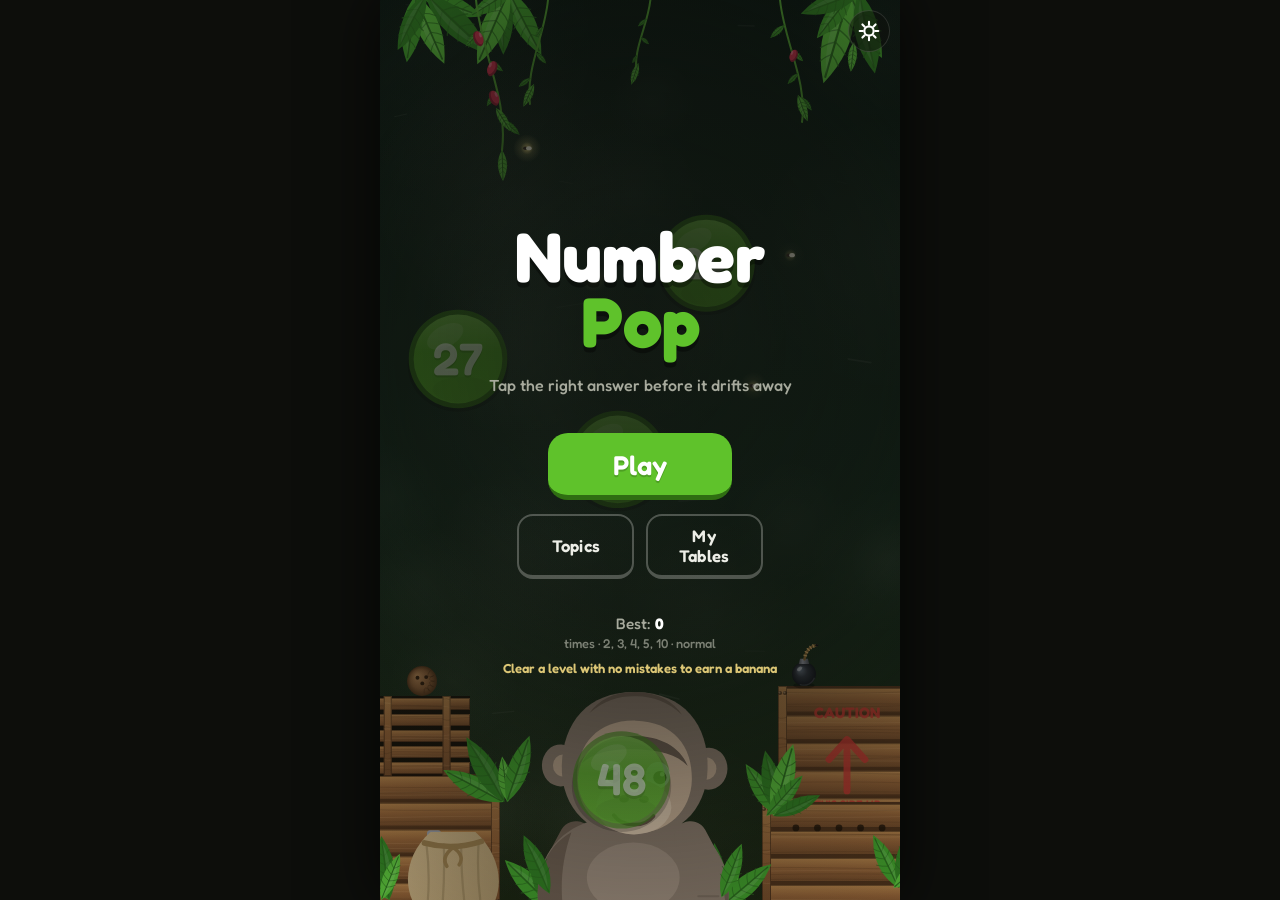
==== commit 14abf093: "Add the Android shell, the garden, and a gorilla launcher icon Three strands of work that had been s" ====
--- a/index.html
+++ b/index.html
@@ -38,6 +38,24 @@
         <div id="level-pips" aria-hidden="true"></div>
       </div>
       <div id="streak-badge" class="hidden"></div>
+      <!-- The level's unspent second chance, beside the hearts it protects. -->
+      <div id="retry-shield" class="hidden" aria-label="One second chance left"></div>
+      <!-- The bottom dock: how close the streak is to the next power-up, and
+           the powers already held. Together, because the meter fills into the
+           strip standing right beside it. -->
+      <div id="power-dock">
+        <div id="charge">
+          <div id="charge-slot">
+            <svg viewBox="0 0 32 32" aria-hidden="true">
+              <path d="M16 5.5 L18.9 12.2 L26 13 L20.7 17.9 L22.2 25 L16 21.4
+                       L9.8 25 L11.3 17.9 L6 13 L13.1 12.2 Z"/>
+            </svg>
+          </div>
+          <div id="charge-segs" aria-hidden="true"></div>
+        </div>
+        <!-- Held power-ups. Empty and hidden until a streak earns one. -->
+        <div id="powers" class="hidden"></div>
+      </div>
     </div>
 
     <!-- ============ home ============ -->
@@ -51,13 +69,20 @@
         </svg>
       </button>
       <div class="home-inner">
-        <h1 class="logo">Number<span>Pop</span></h1>
+        <h1 class="logo"><span class="word">Number</span><span class="word pop">Pop</span></h1>
         <p class="tagline">Tap the right answer before it drifts away</p>
         <div class="home-buttons">
           <button class="btn btn-big" id="btn-play">Play</button>
-          <button class="btn btn-ghost" id="btn-topics">Choose Topics</button>
+          <div class="home-row">
+            <button class="btn btn-ghost" id="btn-topics">Topics</button>
+            <button class="btn btn-ghost" id="btn-mastery">My Tables</button>
+          </div>
         </div>
         <p class="best-line">Best: <b id="home-best">0</b> <span id="home-best-topic"></span></p>
+        <!-- What the bananas are for, said in front of the jungle they buy.
+             garden.status() had all of this already; it was only ever shown
+             two taps deep in settings, which is not where a child looks. -->
+        <p class="jungle-line" id="home-jungle"></p>
       </div>
     </section>
 
@@ -103,6 +128,29 @@
           </div>
 
           <div class="field">
+            <h3>Missing numbers</h3>
+            <div class="chips">
+              <button class="chip blank" data-blank="on">On</button>
+              <button class="chip blank" data-blank="off">Off</button>
+            </div>
+            <p class="hint">Some questions hide one of the numbers instead of
+              the answer — <b>7 × ? = 42</b>. Same facts, asked backwards.
+              They start at level 3 and never appear in a boss.</p>
+          </div>
+
+          <div class="field">
+            <h3>True or false</h3>
+            <div class="chips">
+              <button class="chip judge" data-judge="on">On</button>
+              <button class="chip judge" data-judge="off">Off</button>
+            </div>
+            <p class="hint">Some questions state the answer and ask whether it
+              is right — <b>6 × 7 = 41</b> — and you tap thumbs up or thumbs
+              down. The wrong ones are always close, so they have to be
+              checked rather than eyeballed.</p>
+          </div>
+
+          <div class="field">
             <h3>Difficulty</h3>
             <div class="chips">
               <button class="chip diff" data-diff="easy">Easy</button>
@@ -115,6 +163,45 @@
 
         <footer class="sheet-foot">
           <button class="btn btn-big" id="btn-topics-play">Play</button>
+        </footer>
+      </div>
+    </section>
+
+    <!-- ============ my tables ============ -->
+    <!-- The practice record the game has been keeping all along, made
+         visible. One cell per fact, warming from bare to gold as the fact
+         moves up its box. -->
+    <section id="screen-mastery" class="screen hidden">
+      <div class="sheet">
+        <header class="sheet-head">
+          <button class="icon-btn back" id="btn-mastery-back" aria-label="Back">
+            <svg viewBox="0 0 32 32" aria-hidden="true"><path d="M20 6 L10 16 L20 26"/></svg>
+          </button>
+          <h2>My Tables</h2>
+        </header>
+
+        <div class="sheet-body">
+          <p class="hint" id="mastery-lead"></p>
+
+          <div class="mastery-grid" id="mastery-grid"></div>
+
+          <p class="mastery-detail" id="mastery-detail">Tap a square to see how that one is going.</p>
+
+          <div class="mastery-key" id="mastery-key"></div>
+
+          <div class="field" id="mastery-others">
+            <h3>Everything else</h3>
+            <dl class="lvl-rows" id="mastery-rows"></dl>
+          </div>
+
+          <div class="field">
+            <h3>Your jungle</h3>
+            <p class="hint" id="mastery-jungle"></p>
+          </div>
+        </div>
+
+        <footer class="sheet-foot">
+          <button class="btn btn-big" id="btn-mastery-done">Done</button>
         </footer>
       </div>
     </section>
@@ -149,6 +236,19 @@
           </div>
 
           <div class="field">
+            <h3>Second chances</h3>
+            <div class="chips">
+              <button class="chip retry" data-retry="on">On</button>
+              <button class="chip retry" data-retry="off">Off</button>
+            </div>
+            <p class="hint">In levels 1 and 2, the first wrong tap takes the
+              bubble away instead of a heart, and you keep going on the same
+              question. The clock keeps running and the streak still breaks —
+              and a level that used one cannot earn its third star, so it grows
+              no banana. From level 3 on, every tap counts.</p>
+          </div>
+
+          <div class="field">
             <h3>Scores</h3>
             <p class="score-line">Best: <b id="settings-best">0</b></p>
             <button class="btn btn-danger" id="btn-reset">Reset score</button>
@@ -193,6 +293,7 @@
         <div class="lvl-stars" id="lvl-stars" aria-hidden="true"></div>
         <dl class="lvl-rows" id="lvl-rows"></dl>
         <p class="lvl-heart hidden" id="lvl-heart">A heart came back!</p>
+        <p class="lvl-banana hidden" id="lvl-banana">A banana for the jungle!</p>
         <p class="lvl-next" id="lvl-next"></p>
         <button class="btn btn-big" id="btn-level-continue">Continue</button>
       </div>
@@ -209,6 +310,10 @@
         <p class="over-score" id="over-score">0</p>
         <p class="over-level" id="over-level">Level 1</p>
         <p class="over-best"><span>Your highscore</span> <b id="over-best">0</b></p>
+        <!-- The one place the game explains where bananas go. It only shows
+             on a run that earned some, which is the moment it means
+             something. -->
+        <p class="over-bananas hidden" id="over-bananas"></p>
         <div class="over-buttons">
           <button class="btn" id="btn-over-ok">OK</button>
           <button class="btn btn-icon" id="btn-over-again" aria-label="Play again">
@@ -237,6 +342,7 @@
 <script src="src/art/scenery.js"></script>
 <script src="src/art/bubbleArt.js"></script>
 <script src="src/art/progressArt.js"></script>
+<script src="src/art/gardenArt.js"></script>
 <script src="src/art/gorillaArt.js"></script>
 <script src="src/art/jungleArt.js"></script>
 <script src="src/art/mascot.js"></script>
@@ -248,6 +354,7 @@
 <script src="src/game/bubbles.js"></script>
 <script src="src/game/levels.js"></script>
 <script src="src/game/effects.js"></script>
+<script src="src/game/garden.js"></script>
 <script src="src/game/playthings.js"></script>
 <script src="src/game/render.js"></script>
 <script src="src/game/session.js"></script>
--- a/styles/style.css
+++ b/styles/style.css
@@ -11,8 +11,11 @@
   --green-deep:  #2f6d12;
   --red:         #e8353f;
   --red-dark:    #a8202a;
-  --board:       #23241f;
-  --board-deep:  #141511;
+  /* Matches the midpoint of the canvas ground gradient in theme.js, so
+     the column under the canvas never shows through as a different
+     colour before the scenery layer paints. */
+  --board:       #15301f;
+  --board-deep:  #0a1710;
   --panel:       #3a3d37;
   --panel-line:  rgba(233,233,224,.14);
   --chalk:       #edeee7;
@@ -339,6 +342,17 @@
   margin: 0 0 .3em;
   color: #fff;
   text-shadow: 0 5px 0 rgba(0,0,0,.35);
+  pointer-events: none;
+}
+/* An h1 is a full-width block, so claiming taps on the element itself would
+   have it eat every one across the whole line — gutters included — and the
+   bubbles drifting behind those gutters could never be popped. Each word
+   takes them instead, in a box shrunk to its own lettering. */
+.logo .word {
+  display: block;          /* one word per line, as the two-line logo reads */
+  width: max-content;
+  max-width: 100%;
+  margin: 0 auto;
   pointer-events: auto;
   cursor: pointer;
 }
@@ -348,12 +362,23 @@
   25%      { transform: rotate(-3deg) scale(1.06); }
   60%      { transform: rotate(2.5deg) scale(1.03); }
 }
-.logo span { display: block; color: var(--green); }
+.logo .pop { color: var(--green); }
 .tagline { color: var(--chalk-dim); font-size: 1rem; margin: 0 0 2.4rem; font-weight: 500; }
 .home-buttons { display: flex; flex-direction: column; gap: .9rem; align-items: center; }
 .best-line { margin: 2.2rem 0 0; color: var(--chalk-dim); font-size: .95rem; font-weight: 500; }
 .best-line b { color: #fff; font-variant-numeric: tabular-nums; }
 .best-line span { display: block; font-size: .8rem; opacity: .7; margin-top: .2rem; }
+
+/* The banana tally, tinted to the fruit it counts so it reads as the same
+   thing as the pile on the sack behind it rather than as a second score. */
+.jungle-line {
+  margin: .55rem 0 0;
+  color: #ffe487;
+  font-size: .82rem;
+  font-weight: 600;
+  opacity: .85;
+  font-variant-numeric: tabular-nums;
+}
 
 /* ---------- topics and settings sheets ---------- */
 #screen-topics, #screen-settings { background: rgba(15,16,13,.86); }
@@ -598,6 +623,303 @@
   border-right-color: #eceee6; border-left: 0;
 }
 
+/* ---------- true or false ---------- */
+/* A finished statement does not look like a question, so it is given one. The
+   label sits above the sum and is deliberately quiet — the statement is what
+   has to be read. */
+#question .ask {
+  display: block;
+  font-size: .40em;
+  font-weight: 600;
+  letter-spacing: .1em;
+  text-transform: uppercase;
+  color: var(--green-light);
+  text-shadow: none;
+  margin-bottom: .1em;
+}
+
+/* ---------- power-ups ---------- */
+/* Bottom centre, over the field but only ever while something is held — most
+   of a run there is nothing here at all. Two at most, so the strip stays out
+   of the way of the bubbles it is meant to help with. */
+/* The dock sits centred as a whole, so the charge meter and the held powers
+   read as one row rather than two things that happen to be near each other. */
+#power-dock {
+  position: absolute;
+  left: 50%;
+  bottom: calc(14px + env(safe-area-inset-bottom));
+  transform: translateX(-50%);
+  display: flex;
+  align-items: flex-end;
+  gap: .55rem;
+}
+
+#powers {
+  display: flex;
+  gap: .55rem;
+}
+
+/* ---------- the charge meter ---------- */
+/* Five correct answers, five segments. Segmented rather than a smooth bar
+   because the useful question is "how many more?", and a child can count
+   chips but cannot read two-fifths off a sliver of green.
+
+   It stays on screen at zero: an empty slot with an empty meter under it is
+   how the rule gets taught in the first place, and there is nothing to
+   explain once you have watched it fill once. */
+#charge {
+  display: grid;
+  justify-items: center;
+  gap: 4px;
+  width: 68px;
+}
+
+/* A dashed outline of a power-up — the shape of the thing being earned,
+   standing in the place it will appear. */
+#charge-slot {
+  display: grid;
+  place-items: center;
+  width: 100%;
+  height: 38px;
+  border: 2px dashed rgba(237,238,231,.28);
+  border-radius: 14px;
+  transition: border-color .25s ease, background .25s ease;
+}
+#charge-slot svg {
+  width: 22px; height: 22px;
+  fill: none;
+  stroke: rgba(237,238,231,.3);
+  stroke-width: 2.4;
+  stroke-linejoin: round;
+  transition: stroke .25s ease;
+}
+
+#charge-segs {
+  display: flex;
+  gap: 3px;
+  width: 100%;
+}
+#charge-segs i {
+  flex: 1;
+  height: 6px;
+  border-radius: 3px;
+  background: rgba(237,238,231,.16);
+  transition: background .2s ease, box-shadow .2s ease, transform .2s ease;
+}
+#charge-segs i.on {
+  background: var(--green-light);
+  box-shadow: 0 0 6px rgba(131,218,83,.7);
+  transform: scaleY(1.34);
+}
+
+/* Close enough to matter: the last chip before a power-up is worth noticing. */
+#charge.near #charge-slot { border-color: rgba(255,216,94,.45); }
+#charge.near #charge-slot svg { stroke: rgba(255,216,94,.55); }
+
+/* Paying out. The meter flashes full and the slot lights gold for the beat
+   the power button spends flying into the strip beside it, so the emptying
+   reads as "it went there" rather than as a broken streak. */
+#charge.burst #charge-segs i {
+  background: #ffd85e;
+  box-shadow: 0 0 9px rgba(255,216,94,.9);
+}
+#charge.burst #charge-slot {
+  border-style: solid;
+  border-color: #ffd85e;
+  background: rgba(255,216,94,.14);
+  animation: charge-pop .46s cubic-bezier(.3,1.5,.5,1);
+}
+#charge.burst #charge-slot svg { stroke: #ffd85e; }
+
+/* Earned with both slots full: it is waiting, not lost. Spend one and it
+   drops. */
+#charge.banked #charge-slot {
+  border-style: solid;
+  border-color: #ffd85e;
+  animation: charge-wait 1.5s ease-in-out infinite;
+}
+#charge.banked #charge-slot svg { stroke: #ffd85e; fill: rgba(255,216,94,.22); }
+
+@keyframes charge-pop { 0%{transform:scale(1)} 45%{transform:scale(1.18)} 100%{transform:scale(1)} }
+@keyframes charge-wait { 0%,100%{opacity:1} 50%{opacity:.55} }
+
+@media (prefers-reduced-motion: reduce) {
+  #charge-slot, #charge.burst #charge-slot { animation: none; }
+  #charge-segs i.on { transform: none; }
+}
+
+.power {
+  display: grid;
+  justify-items: center;
+  gap: 1px;
+  width: 68px;
+  padding: .38em .2em .3em;
+  font-family: var(--f);
+  font-size: .62rem;
+  font-weight: 600;
+  letter-spacing: .04em;
+  text-transform: uppercase;
+  color: #fff;
+  background: rgba(20,21,17,.82);
+  border: 2px solid var(--green);
+  border-bottom-width: 4px;
+  border-radius: 14px;
+  cursor: pointer;
+  animation: power-in .32s cubic-bezier(.3,1.5,.5,1);
+}
+.power svg { width: 24px; height: 24px; fill: none; stroke: var(--green-light); stroke-width: 2.6; stroke-linecap: round; stroke-linejoin: round; }
+.power:active { transform: translateY(2px); border-bottom-width: 2px; }
+.power:focus-visible { outline: 2px solid #fff; outline-offset: 2px; }
+.power.freeze { border-color: #4aa8d8; }
+.power.freeze svg { stroke: #8fd8f2; }
+.power.fifty { border-color: #d8a83a; }
+.power.fifty svg { stroke: #ffd85e; }
+/* Nothing for it to do — say so rather than swallowing the tap. */
+.power.refused { animation: refused .34s ease-out; }
+
+@keyframes power-in { 0%{transform:scale(.4);opacity:0} 100%{transform:scale(1);opacity:1} }
+@keyframes refused {
+  0%,100% { transform: translateX(0); }
+  25%     { transform: translateX(-5px); }
+  75%     { transform: translateX(5px); }
+}
+
+/* The timer bar carries the reason the field slowed down or stopped. */
+#timer-fill.slowed { background: #8fd8f2; }
+#timer-fill.frozen { background: #d8f2ff; box-shadow: 0 0 10px rgba(143,216,242,.9); }
+
+/* ---------- the level's second chance ---------- */
+/* Beside the hearts, because it is the thing standing in front of one. */
+#retry-shield {
+  position: absolute;
+  top: calc(46px + env(safe-area-inset-top));
+  right: 12px;
+  width: 22px; height: 22px;
+}
+#retry-shield svg { width: 100%; height: 100%; display: block; }
+
+/* ---------- the blank in a question ---------- */
+/* Whether it stands for the answer (7 × 6 = ?) or for a hidden operand
+   (7 × ? = 42), the question mark is the slot to fill, so it is coloured and
+   underscored like one rather than left looking like punctuation. */
+#question .blank {
+  color: var(--green-light);
+  border-bottom: 3px solid rgba(131,218,83,.45);
+  padding: 0 .1em;
+  border-radius: 2px;
+}
+
+/* ---------- my tables ---------- */
+#screen-mastery { background: rgba(15,16,13,.86); }
+
+/* Thirteen columns: a header strip plus 1-12. The whole square has to fit
+   the width of a phone, so the cells size themselves off the container and
+   the font follows, rather than either being fixed. */
+.mastery-grid {
+  display: grid;
+  grid-template-columns: repeat(13, 1fr);
+  gap: 2px;
+  margin: .2rem 0 1rem;
+}
+
+.mastery-grid .m-head,
+.mastery-grid .m-cell {
+  aspect-ratio: 1;
+  display: grid;
+  place-items: center;
+  font-family: var(--f);
+  font-size: clamp(7px, 1.9vw, 11px);
+  font-variant-numeric: tabular-nums;
+  border-radius: 3px;
+  line-height: 1;
+}
+
+.m-head {
+  color: var(--chalk-dim);
+  font-weight: 700;
+  font-size: clamp(8px, 2.1vw, 12px);
+}
+/* The tables the player has actually chosen to practise. */
+.m-head.on { color: var(--green-light); background: rgba(95,194,43,.12); }
+.m-corner { color: var(--chalk-dim); opacity: .5; }
+
+.m-cell {
+  border: 0;
+  padding: 0;
+  cursor: pointer;
+  color: rgba(237,238,231,.5);
+  /* Box 0 — never met. An outline rather than a fill, so an untouched square
+     reads as empty space and the filled ones carry all the weight. */
+  background: transparent;
+  box-shadow: inset 0 0 0 1px rgba(237,238,231,.12);
+  transition: background .25s ease, color .25s ease;
+}
+
+/* Grey through to gold, one step per Leitner box. The steps are deliberately
+   uneven: the jump into box 4 is where a fact stops needing practice, and it
+   should be the jump you can see from across the room.
+
+   Written against the box class alone rather than against `.m-cell`, so the
+   legend swatches below the grid are painted by the very same rules — a key
+   whose colours were maintained separately from the thing it explains is a
+   key that eventually lies. The `#screen-mastery` prefix is what keeps these
+   ahead of the `.m-cell` defaults above. */
+#screen-mastery .box1 { background: rgba(232,53,63,.26);  color: rgba(255,255,255,.62); box-shadow: none; }
+#screen-mastery .box2 { background: rgba(200,120,40,.30); color: rgba(255,255,255,.72); box-shadow: none; }
+#screen-mastery .box3 { background: rgba(120,150,45,.38); color: rgba(255,255,255,.82); box-shadow: none; }
+#screen-mastery .box4 { background: rgba(95,194,43,.62);  color: #10240a; box-shadow: none; font-weight: 600; }
+#screen-mastery .box5 { background: #ffd85e;              color: #4a3200; box-shadow: none; font-weight: 700; }
+
+/* Known as a divide too. A notch in the corner rather than a second colour,
+   so it never competes with the box the cell is in. */
+.m-cell.both { position: relative; }
+.m-cell.both::after {
+  content: "";
+  position: absolute;
+  top: 1px; right: 1px;
+  width: 0; height: 0;
+  border-top: 5px solid rgba(255,255,255,.75);
+  border-left: 5px solid transparent;
+}
+
+.m-cell.picked { outline: 2px solid #fff; outline-offset: -1px; }
+.m-cell:focus-visible { outline: 2px solid #fff; outline-offset: 1px; }
+
+.mastery-detail {
+  min-height: 2.6em;
+  margin: 0 0 1rem;
+  font-size: .88rem;
+  line-height: 1.45;
+  color: var(--chalk);
+  font-weight: 500;
+}
+
+.mastery-key { display: flex; align-items: center; gap: .3rem; margin: 0 0 1.6rem; }
+.m-key-label { font-size: .72rem; color: var(--chalk-dim); text-transform: uppercase; letter-spacing: .07em; font-weight: 600; }
+.m-swatch { width: 18px; height: 12px; border-radius: 3px; display: block; }
+
+#mastery-jungle b { color: #fff; }
+
+/* ---------- banana lines ---------- */
+.lvl-banana {
+  margin: 0 0 .6rem;
+  color: var(--green-light);
+  font-weight: 600;
+  font-size: .95rem;
+}
+.over-bananas {
+  margin: -.9rem 0 1.4rem;
+  font-size: .84rem;
+  color: var(--chalk-dim);
+  font-weight: 500;
+  line-height: 1.4;
+}
+
+/* The two quiet buttons under Play sit side by side, so a third destination
+   on the home screen does not push the best-score line off a short phone. */
+.home-row { display: flex; gap: .7rem; justify-content: center; }
+.home-row .btn { flex: 1 1 0; }
+
 @media (prefers-reduced-motion: reduce) {
   *, *::before, *::after { animation-duration: .01ms !important; transition-duration: .01ms !important; }
 }
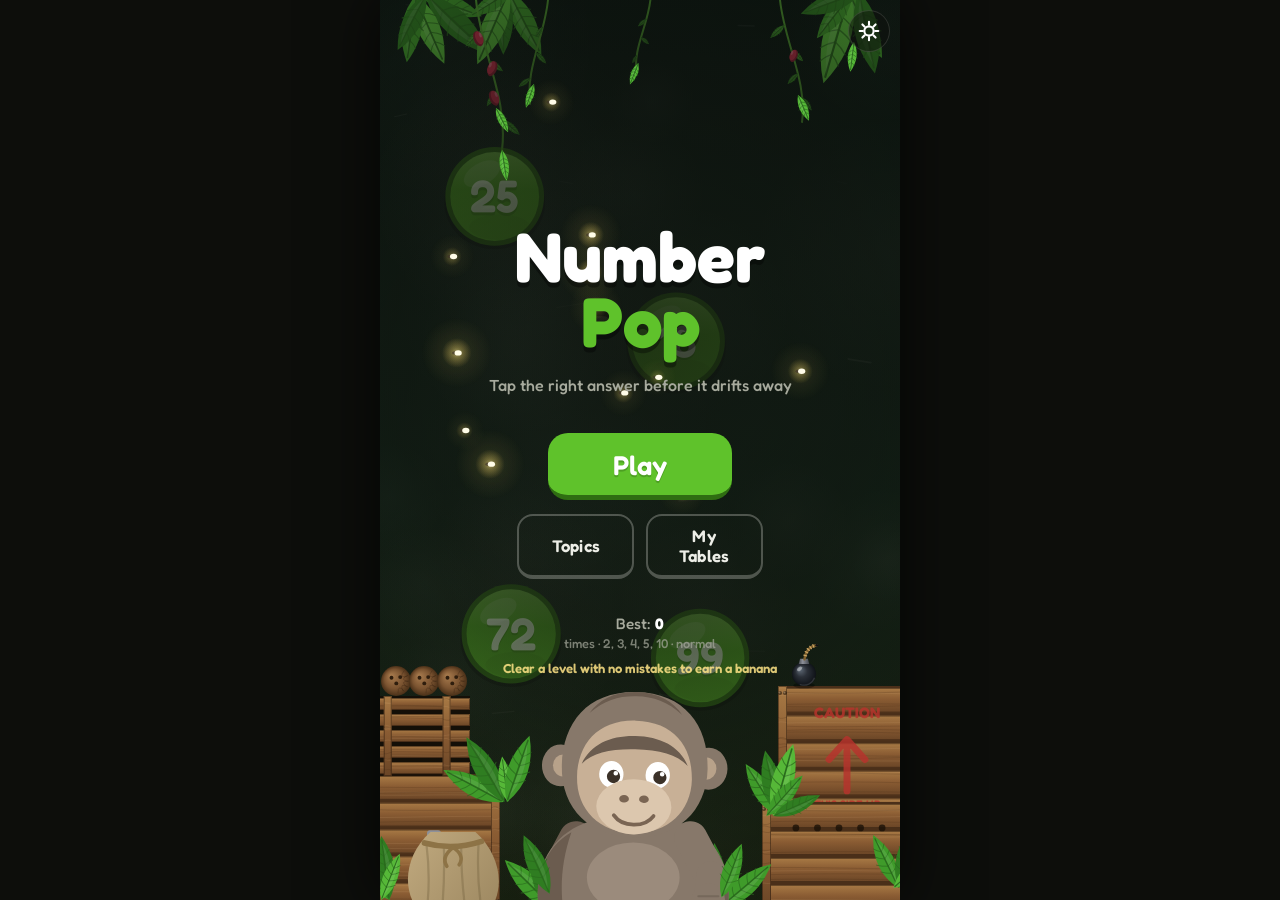
==== commit a2c0ce55: "Drive difficulty off one pressure curve, and let the gorilla go bananas The ladder used to hand-auth" ====
--- a/index.html
+++ b/index.html
@@ -20,6 +20,15 @@
   <!-- everything that shakes lives in here -->
   <div id="playfield">
     <canvas id="stage"></canvas>
+    <!-- The home screen's contrast scrim, and the canvas that rides above it.
+         The scrim used to be the background of #screen-home, which put it in
+         front of the whole board — including the fireflies and the birds, so
+         they lost three quarters of their light to a layer meant for the
+         static art behind them. Split in two, it goes on muting the board and
+         the drifting bubbles while the live props keep their brightness.
+         Both sit inside the play field so a jolt shakes them with the board. -->
+    <div id="home-scrim" class="hidden" aria-hidden="true"></div>
+    <canvas id="stage-front"></canvas>
   </div>
 
   <div id="ui">
@@ -254,6 +263,15 @@
             <button class="btn btn-danger" id="btn-reset">Reset score</button>
             <p class="hint" id="reset-hint">Clears every highscore, level record and practice history. This cannot be undone.</p>
           </div>
+
+          <div class="field">
+            <h3>About</h3>
+            <p class="about-name">Number Pop</p>
+            <dl class="about-rows">
+              <dt>Author and Designer</dt><dd>Aadit Dhawan</dd>
+              <dt>Company</dt><dd>Dhawan Gaming Co</dd>
+            </dl>
+          </div>
         </div>
 
         <footer class="sheet-foot">
--- a/styles/style.css
+++ b/styles/style.css
@@ -57,7 +57,36 @@
    composite above later siblings that have z-index:auto — which put the
    menus and the game-over card underneath the canvas. */
 #playfield { position: absolute; inset: 0; z-index: 0; will-change: transform; }
-#stage { display: block; width: 100%; height: 100%; touch-action: none; }
+#stage { position: absolute; inset: 0; z-index: 0; display: block; width: 100%; height: 100%; touch-action: none; }
+
+/* The home screen's scrim, and the props that ride above it. Ordered inside
+   the play field: board (0), scrim (1), live props (2) — so the scrim mutes
+   the board and the drifting bubbles without touching the fireflies, the
+   birds or the gorilla. The menu text is above all three, in #ui.
+
+   An absolutely positioned canvas needs its width and height spelled out:
+   with inset:0 and height:auto it falls back to the intrinsic size of its
+   backing store instead of filling the box. */
+#home-scrim {
+  position: absolute;
+  inset: 0;
+  z-index: 1;
+  pointer-events: none;
+  background: radial-gradient(118% 76% at 50% 38%,
+    rgba(15,16,13,.74) 0%,
+    rgba(15,16,13,.62) 40%,
+    rgba(15,16,13,.30) 72%,
+    rgba(15,16,13,.06) 100%);
+}
+#stage-front {
+  position: absolute;
+  inset: 0;
+  z-index: 2;
+  display: block;
+  width: 100%;
+  height: 100%;
+  pointer-events: none;
+}
 
 #ui { position: absolute; inset: 0; z-index: 1; pointer-events: none; }
 #ui button, #ui .chip, #ui .screen:not(.hidden) { pointer-events: auto; }
@@ -304,17 +333,12 @@
 @keyframes fadein { from { opacity: 0; } to { opacity: 1; } }
 
 /* ---------- home ---------- */
-/* Dark where the title and buttons need contrast, clearing toward the edges
-   and the bottom so the canopy and the gorilla read as things worth
-   touching. A flat scrim over the whole canvas hid them. */
+/* The scrim that used to live here is now #home-scrim, one layer down in the
+   play field, so the fireflies and birds can sit in front of it. This element
+   carries only the text and buttons. */
 #screen-home {
   align-items: center;
   justify-content: center;
-  background: radial-gradient(118% 76% at 50% 38%,
-    rgba(15,16,13,.74) 0%,
-    rgba(15,16,13,.62) 40%,
-    rgba(15,16,13,.30) 72%,
-    rgba(15,16,13,.06) 100%);
 }
 /* Top-right, clear of the logo. The home scrim clears toward the corners so
    the canopy shows through, which leaves a white cog with nothing to sit
@@ -444,6 +468,16 @@
 
 .score-line { margin: 0 0 .9rem; font-size: 1rem; color: var(--chalk-dim); font-weight: 500; }
 .score-line b { color: #fff; font-size: 1.35rem; font-variant-numeric: tabular-nums; margin-left: .2em; }
+
+/* The credits, kept quiet: the names matter but nothing here is a control. */
+.about-name { margin: 0 0 .7rem; font-size: 1.15rem; font-weight: 700; color: #fff; }
+.about-rows {
+  display: grid; grid-template-columns: 1fr auto;
+  gap: .34rem .8rem; margin: 0;
+  font-size: .9rem; font-weight: 500;
+}
+.about-rows dt { color: var(--chalk-dim); }
+.about-rows dd { margin: 0; color: #fff; font-weight: 600; text-align: right; }
 
 .sheet-foot {
   flex: none;
@@ -639,16 +673,28 @@
 }
 
 /* ---------- power-ups ---------- */
-/* Bottom centre, over the field but only ever while something is held — most
-   of a run there is nothing here at all. Two at most, so the strip stays out
-   of the way of the bubbles it is meant to help with. */
-/* The dock sits centred as a whole, so the charge meter and the held powers
-   read as one row rather than two things that happen to be near each other. */
+/* Along the bottom, over the field but only ever while something is held —
+   most of a run there is nothing here at all. Two at most, so the strip stays
+   out of the way of the bubbles it is meant to help with. */
+/* The dock moves as one piece, so the charge meter and the held powers read as
+   one row rather than two things that happen to be near each other.
+
+   Anchored by its right end rather than centred, and stopped short of the
+   gorilla on the sideline: he stands at 0.70 of the width (SIDE_X in
+   playthings.js) and, arms up on a cheer, reaches back to 0.562 of it. Pinning
+   this end is what centring could not do — a centred row grows both ways, so
+   each power earned pushed it further over him, where this grows the row away
+   from him instead.
+
+   The tiles then have to fit in the 0.52 of the width that leaves. Three of
+   them at 68px do not on a phone, so they are given a share of the width to
+   shrink into below about 450px — a few pixels off a tile beats the meter
+   sliding off the left edge, and beats standing on him again. */
 #power-dock {
   position: absolute;
-  left: 50%;
+  --tile: min(68px, 15vw);
+  right: 48%;
   bottom: calc(14px + env(safe-area-inset-bottom));
-  transform: translateX(-50%);
   display: flex;
   align-items: flex-end;
   gap: .55rem;
@@ -671,7 +717,7 @@
   display: grid;
   justify-items: center;
   gap: 4px;
-  width: 68px;
+  width: var(--tile);
 }
 
 /* A dashed outline of a power-up — the shape of the thing being earned,
@@ -752,7 +798,7 @@
   display: grid;
   justify-items: center;
   gap: 1px;
-  width: 68px;
+  width: var(--tile);
   padding: .38em .2em .3em;
   font-family: var(--f);
   font-size: .62rem;
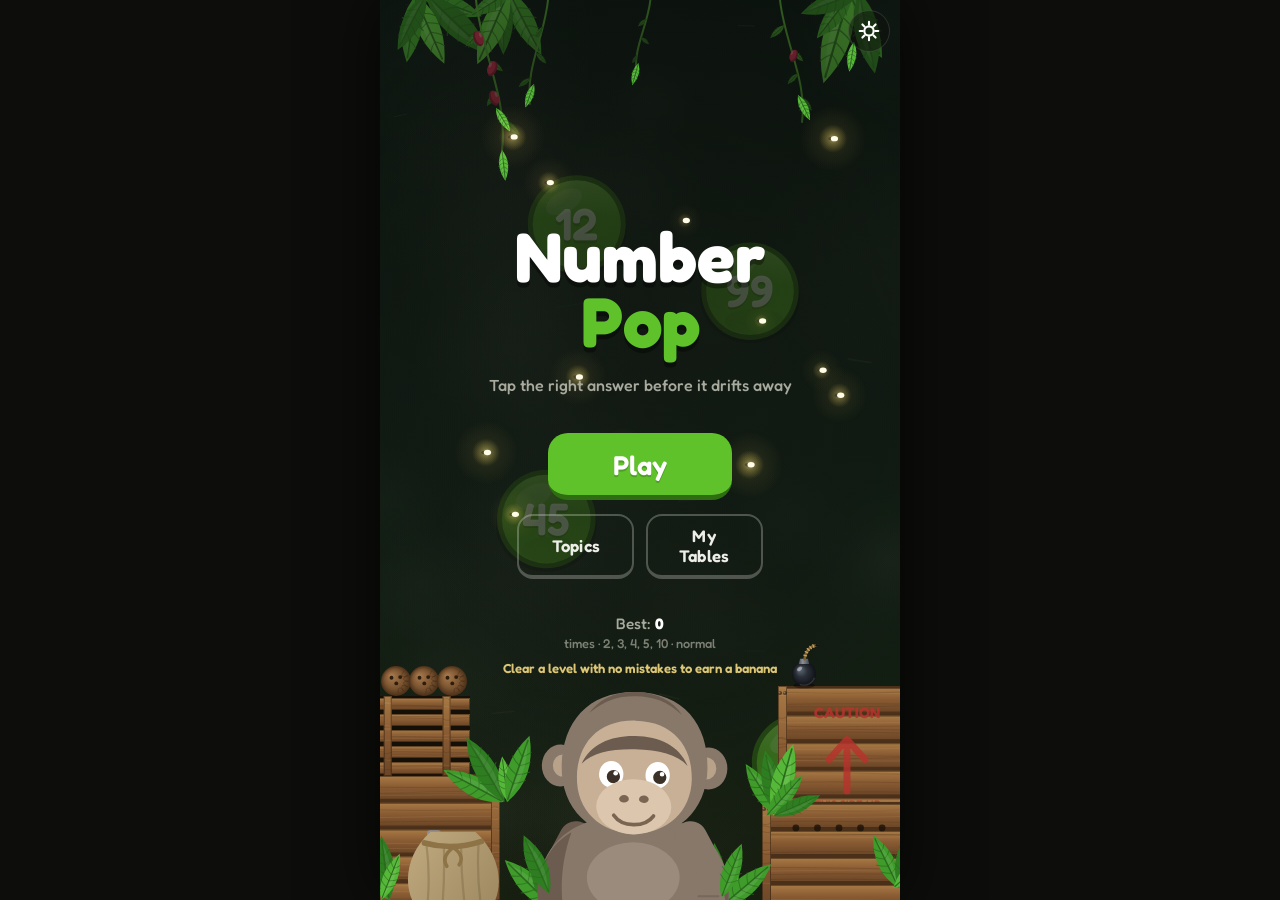
==== commit 08ede54a: "Credit the Dhawan Brothers in About Co-Authored-By: Claude Opus 5 <noreply@anthropic.com>" ====
--- a/index.html
+++ b/index.html
@@ -268,7 +268,7 @@
             <h3>About</h3>
             <p class="about-name">Number Pop</p>
             <dl class="about-rows">
-              <dt>Author and Designer</dt><dd>Aadit Dhawan</dd>
+              <dt>Author and Designer</dt><dd>Dhawan Brothers</dd>
               <dt>Company</dt><dd>Dhawan Gaming Co</dd>
             </dl>
           </div>
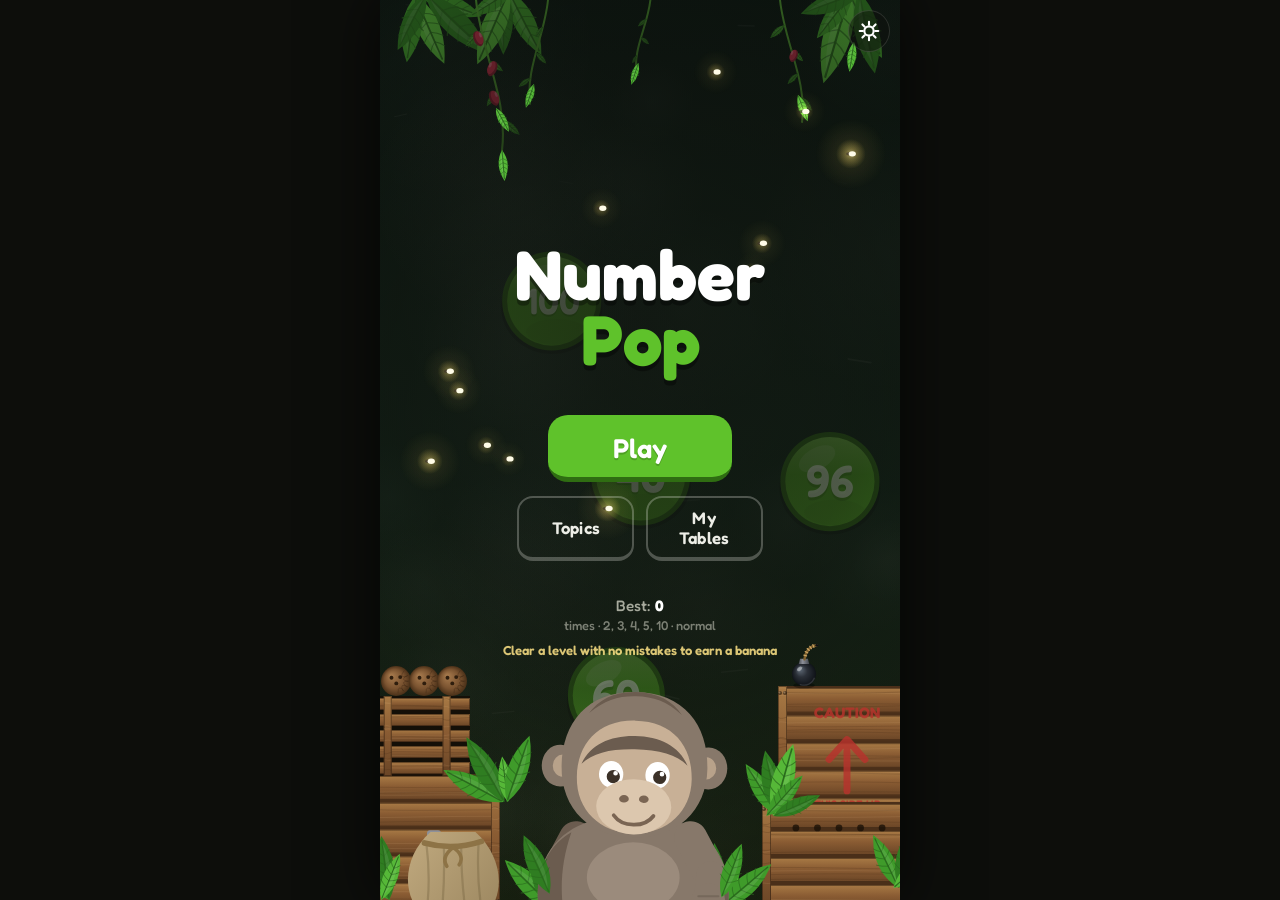
==== commit 36952511: "Wire up release signing, self-host Fredoka, and add the Play listing Three things stood between the " ====
--- a/index.html
+++ b/index.html
@@ -8,9 +8,10 @@
 <meta name="apple-mobile-web-app-status-bar-style" content="black-translucent">
 <title>Number Pop</title>
 <link rel="icon" href="favicon.svg" type="image/svg+xml">
-<link rel="preconnect" href="https://fonts.googleapis.com">
-<link rel="preconnect" href="https://fonts.gstatic.com" crossorigin>
-<link rel="stylesheet" href="https://fonts.googleapis.com/css2?family=Fredoka:wght@500;600;700&display=swap">
+<!-- Fredoka is self-hosted in styles/fonts and declared by style.css. It used
+     to be linked from Google Fonts, which made this the one thing in the whole
+     game that touched the network — and it never worked in the Android build,
+     which holds no INTERNET permission. Nothing here reaches out any more. -->
 <link rel="stylesheet" href="styles/style.css">
 </head>
 <body>
@@ -79,7 +80,6 @@
       </button>
       <div class="home-inner">
         <h1 class="logo"><span class="word">Number</span><span class="word pop">Pop</span></h1>
-        <p class="tagline">Tap the right answer before it drifts away</p>
         <div class="home-buttons">
           <button class="btn btn-big" id="btn-play">Play</button>
           <div class="home-row">
--- a/styles/style.css
+++ b/styles/style.css
@@ -3,6 +3,31 @@
    Single deliberate visual world (dark chalkboard), so no
    light/dark switching: every colour is painted explicitly.
    ============================================================ */
+
+/* Fredoka, self-hosted. It used to come from Google Fonts, which meant the
+   Android build — which holds no INTERNET permission and blocks the request
+   outright — always fell back to the system stack and never once rendered in
+   the face the game was designed in.
+
+   One file covers every weight the game asks for: Fredoka is a variable font,
+   so the 500, 600 and 700 the old <link> requested all resolved to this same
+   woff2. Only the latin subset is shipped, which is all the game can produce —
+   ASCII, plus × ÷ (U+00D7, U+00F7) inside latin-1, the minus sign − (U+2212)
+   and the thin space (U+2009) inside the general-punctuation range.
+
+   SIL Open Font License 1.1, see fonts/OFL.txt. */
+@font-face {
+  font-family: "Fredoka";
+  font-style: normal;
+  /* The variable axis, not three separate faces. A single weight here would
+     make the browser synthesise the other two by smearing the outlines. */
+  font-weight: 300 700;
+  font-display: swap;
+  src: url("fonts/fredoka-latin-var.woff2") format("woff2");
+  unicode-range: U+0000-00FF, U+0131, U+0152-0153, U+02BB-02BC, U+02C6, U+02DA,
+                 U+02DC, U+0304, U+0308, U+0329, U+2000-206F, U+20AC, U+2122,
+                 U+2191, U+2193, U+2212, U+2215, U+FEFF, U+FFFD;
+}
 
 :root {
   --green:       #5fc22b;
@@ -363,7 +388,10 @@
   font-size: clamp(3rem, 15vw, 4.4rem);
   font-weight: 700;
   line-height: .92;
-  margin: 0 0 .3em;
+  /* The gap down to Play. The tagline used to carry most of it in its own
+     bottom margin, so with that gone the logo owns it — in em, not rem, so it
+     keeps scaling with the clamped type the way the old spacing did. */
+  margin: 0 0 .62em;
   color: #fff;
   text-shadow: 0 5px 0 rgba(0,0,0,.35);
   pointer-events: none;
@@ -387,7 +415,6 @@
   60%      { transform: rotate(2.5deg) scale(1.03); }
 }
 .logo .pop { color: var(--green); }
-.tagline { color: var(--chalk-dim); font-size: 1rem; margin: 0 0 2.4rem; font-weight: 500; }
 .home-buttons { display: flex; flex-direction: column; gap: .9rem; align-items: center; }
 .best-line { margin: 2.2rem 0 0; color: var(--chalk-dim); font-size: .95rem; font-weight: 500; }
 .best-line b { color: #fff; font-variant-numeric: tabular-nums; }
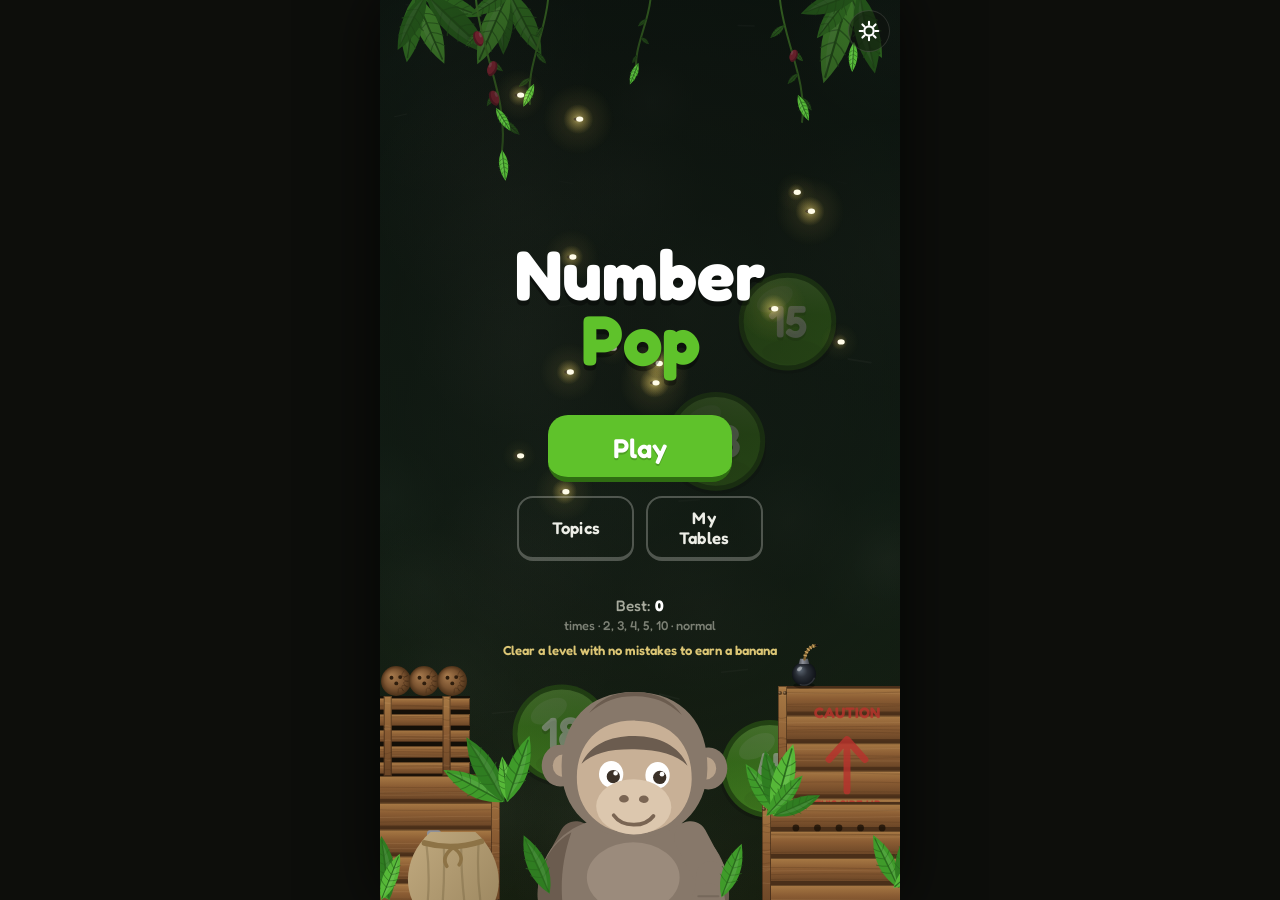
==== commit 442e4c54: "Fold the two question shapes into Advanced options Choose Topics asked five questions in a row, and " ====
--- a/index.html
+++ b/index.html
@@ -137,29 +137,6 @@
           </div>
 
           <div class="field">
-            <h3>Missing numbers</h3>
-            <div class="chips">
-              <button class="chip blank" data-blank="on">On</button>
-              <button class="chip blank" data-blank="off">Off</button>
-            </div>
-            <p class="hint">Some questions hide one of the numbers instead of
-              the answer — <b>7 × ? = 42</b>. Same facts, asked backwards.
-              They start at level 3 and never appear in a boss.</p>
-          </div>
-
-          <div class="field">
-            <h3>True or false</h3>
-            <div class="chips">
-              <button class="chip judge" data-judge="on">On</button>
-              <button class="chip judge" data-judge="off">Off</button>
-            </div>
-            <p class="hint">Some questions state the answer and ask whether it
-              is right — <b>6 × 7 = 41</b> — and you tap thumbs up or thumbs
-              down. The wrong ones are always close, so they have to be
-              checked rather than eyeballed.</p>
-          </div>
-
-          <div class="field">
             <h3>Difficulty</h3>
             <div class="chips">
               <button class="chip diff" data-diff="easy">Easy</button>
@@ -168,6 +145,50 @@
             </div>
             <p class="hint" id="diff-hint"></p>
           </div>
+
+          <!-- The two question shapes, folded away and last.
+
+               Everything above picks which facts get asked; these two change
+               what a question *is*, which is a different kind of decision and
+               a rarer one. Both are on by default and both hold themselves
+               back until level 3, so a parent setting the game up for the
+               first time never has to meet them — but a child who bounces off
+               one needs them findable, not buried in Settings.
+
+               A <details> rather than a scripted panel: it is open/closed
+               state and nothing else, and the element that already does that
+               is keyboard-accessible and works with no JS at all. -->
+          <details class="advanced">
+            <summary>
+              Advanced options
+              <svg class="chev" viewBox="0 0 32 32" aria-hidden="true">
+                <path d="M9 13 L16 20 L23 13"/>
+              </svg>
+            </summary>
+
+            <div class="field">
+              <h3>Missing numbers</h3>
+              <div class="chips">
+                <button class="chip blank" data-blank="on">On</button>
+                <button class="chip blank" data-blank="off">Off</button>
+              </div>
+              <p class="hint">Some questions hide one of the numbers instead of
+                the answer — <b>7 × ? = 42</b>. Same facts, asked backwards.
+                They start at level 3 and never appear in a boss.</p>
+            </div>
+
+            <div class="field">
+              <h3>True or false</h3>
+              <div class="chips">
+                <button class="chip judge" data-judge="on">On</button>
+                <button class="chip judge" data-judge="off">Off</button>
+              </div>
+              <p class="hint">Some questions state the answer and ask whether it
+                is right — <b>6 × 7 = 41</b> — and you tap thumbs up or thumbs
+                down. The wrong ones are always close, so they have to be
+                checked rather than eyeballed.</p>
+            </div>
+          </details>
         </div>
 
         <footer class="sheet-foot">
--- a/styles/style.css
+++ b/styles/style.css
@@ -492,6 +492,39 @@
 .grid-tables .chip { padding: .5em 0 .42em; text-align: center; font-variant-numeric: tabular-nums; }
 
 .hint { font-size: .84rem; color: var(--chalk-dim); margin: .8rem 0 0; line-height: 1.5; }
+
+/* "Advanced options" at the foot of Choose Topics. A <details> does the
+   open/closed state, so all that is needed here is to take the browser's
+   default triangle off and dress the summary as one of the section headings
+   it sits among. The rule above it is what says the sheet has ended and this
+   is an appendix. */
+.advanced { border-top: 1px solid var(--panel-line); padding-top: 1.3rem; }
+.advanced > summary {
+  /* display:flex is also what removes the marker in Chrome and Safari;
+     list-style covers Firefox, and the pseudo-element below is the old
+     WebKit spelling still needed on some Android builds. */
+  display: flex; align-items: center; gap: .5rem;
+  list-style: none;
+  font-size: .82rem; font-weight: 600; text-transform: uppercase;
+  letter-spacing: .1em; color: var(--chalk-dim);
+  padding: .35rem 0;
+  cursor: pointer;
+}
+.advanced > summary::-webkit-details-marker { display: none; }
+.advanced > summary:hover { color: var(--chalk); }
+.advanced > summary:focus-visible { outline: 2px solid #fff; outline-offset: 3px; border-radius: 8px; }
+
+.advanced .chev {
+  width: 17px; height: 17px; flex: none;
+  fill: none; stroke: currentColor; stroke-width: 3.4;
+  stroke-linecap: round; stroke-linejoin: round;
+  transition: transform .18s ease;
+}
+.advanced[open] .chev { transform: rotate(180deg); }
+
+/* The sheet body is a flex column with a gap, and the fields in here are not
+   its children any more, so they have to be given that spacing back. */
+.advanced > .field { margin-top: 1.5rem; }
 
 .score-line { margin: 0 0 .9rem; font-size: 1rem; color: var(--chalk-dim); font-weight: 500; }
 .score-line b { color: #fff; font-size: 1.35rem; font-variant-numeric: tabular-nums; margin-left: .2em; }
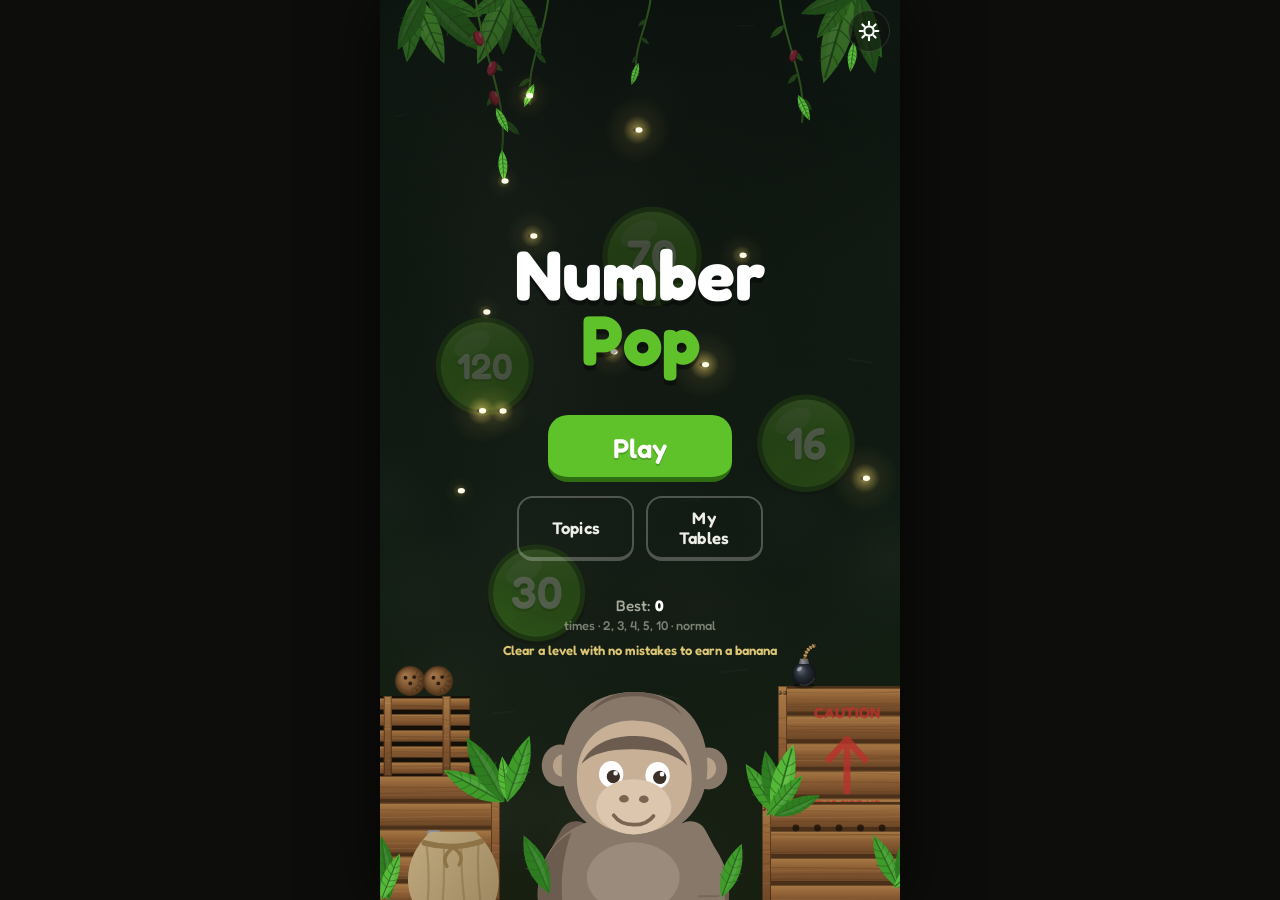
==== commit 3bd2f84c: "Put lives on the difficulty preset, and make the saves visible How many mistakes a run can absorb is" ====
--- a/index.html
+++ b/index.html
@@ -331,7 +331,22 @@
         <h2 class="lvl-title" id="lvl-title">Downpour</h2>
         <div class="lvl-stars" id="lvl-stars" aria-hidden="true"></div>
         <dl class="lvl-rows" id="lvl-rows"></dl>
-        <p class="lvl-heart hidden" id="lvl-heart">A heart came back!</p>
+        <!-- The one line on this card that changes what the rest of the run
+             can survive, so it is a badge rather than another sentence. The
+             heart is the HUD's, redrawn here: the child has just watched one
+             fly into that strip, and this has to be the same object. -->
+        <p class="lvl-heart hidden" id="lvl-heart">
+          <span class="lvl-heart-mark" aria-hidden="true">
+            <svg viewBox="0 0 24 24">
+              <path d="M12 21.2S3.3 15.6 3.3 9.4C3.3 6.4 5.6 4.2 8.4 4.2c1.6 0 3 .8 3.6 1.9
+                       .6-1.1 2-1.9 3.6-1.9 2.8 0 5.1 2.2 5.1 5.2 0 6.2-8.7 11.8-8.7 11.8z"
+                    fill="#e8353f" stroke="#8f1a22" stroke-width="1.1" stroke-linejoin="round"/>
+              <path d="M8.6 6.6c-1.3 0-2.4 1-2.4 2.4" fill="none"
+                    stroke="rgba(255,255,255,.55)" stroke-width="1.3" stroke-linecap="round"/>
+            </svg>
+          </span>
+          <span>Extra life! A heart came back</span>
+        </p>
         <p class="lvl-banana hidden" id="lvl-banana">A banana for the jungle!</p>
         <p class="lvl-next" id="lvl-next"></p>
         <button class="btn btn-big" id="btn-level-continue">Continue</button>
--- a/styles/style.css
+++ b/styles/style.css
@@ -256,6 +256,30 @@
   100% { transform: scale(.82); }
 }
 
+/* A heart coming back. Longer and bouncier than losing one on purpose: the
+   run has just been handed something, and the strip is on the far side of
+   the screen from wherever the child is looking. The glow is a drop-shadow
+   rather than a box-shadow so it follows the heart's outline, not its box.
+
+   It swells from small rather than from nothing. A keyframe at zero opacity
+   is a frame where the run's own life count is not on screen, and this
+   animation is started by script at a moment nothing else is watching — a
+   browser that skips it, defers it, or snapshots the first frame would show
+   a hole in the strip rather than a heart. */
+#lives .heart.gained { animation: heartgain 1s cubic-bezier(.2, 1.5, .4, 1); }
+@keyframes heartgain {
+  0%   { transform: scale(.3) rotate(-25deg); opacity: .7; filter: none; }
+  35%  { transform: scale(1.6) rotate(6deg); opacity: 1;
+         filter: drop-shadow(0 0 10px rgba(255, 120, 140, .95)); }
+  60%  { transform: scale(.94) rotate(-3deg);
+         filter: drop-shadow(0 0 7px rgba(255, 120, 140, .6)); }
+  100% { transform: scale(1); filter: none; }
+}
+@media (prefers-reduced-motion: reduce) {
+  #lives .heart.gained { animation: heartgain-calm .5s ease-out; }
+  @keyframes heartgain-calm { 0% { opacity: .2; } 100% { opacity: 1; } }
+}
+
 #question-wrap {
   position: absolute;
   top: calc(58px + env(safe-area-inset-top));
@@ -598,9 +622,36 @@
 .lvl-rows dt { color: var(--chalk-dim); }
 .lvl-rows dd { margin: 0; color: #fff; font-weight: 600; font-variant-numeric: tabular-nums; }
 
+/* An extra life outranks everything else on this card — it is the only line
+   that changes what the rest of the run can survive — so it is a badge that
+   arrives late and lands hard, after the stars have finished stamping. */
 .lvl-heart {
-  margin: 0 0 .8rem; font-size: .95rem; font-weight: 600; color: #ff8f96;
-  animation: bump-plain .5s ease-out .6s backwards;
+  display: inline-flex; align-items: center; gap: .45rem;
+  margin: 0 0 .8rem; padding: .34rem .8rem;
+  font-size: 1rem; font-weight: 700; color: #ffb3b8;
+  border-radius: 999px;
+  background: rgba(232, 53, 63, .16);
+  border: 1px solid rgba(232, 53, 63, .45);
+  animation: heart-badge .7s cubic-bezier(.2, 1.4, .4, 1) .55s backwards;
+}
+.lvl-heart-mark { width: 22px; height: 22px; flex: none; }
+.lvl-heart-mark svg { width: 100%; height: 100%; display: block;
+  animation: heart-badge-beat 1.5s ease-in-out .95s infinite; }
+@keyframes heart-badge {
+  0%   { transform: scale(.4); opacity: 0; }
+  55%  { transform: scale(1.14); opacity: 1;
+         box-shadow: 0 0 0 12px rgba(232, 53, 63, 0); }
+  100% { transform: scale(1); opacity: 1; }
+}
+@keyframes heart-badge-beat {
+  0%, 62%, 100% { transform: scale(1); }
+  70%           { transform: scale(1.22); }
+  80%           { transform: scale(1.04); }
+  88%           { transform: scale(1.14); }
+}
+@media (prefers-reduced-motion: reduce) {
+  .lvl-heart { animation: bump-plain .5s ease-out .6s backwards; }
+  .lvl-heart-mark svg { animation: none; }
 }
 .lvl-next { margin: 0 0 1.1rem; font-size: .85rem; color: var(--chalk-dim); font-weight: 500; }
 
@@ -904,6 +955,24 @@
 }
 #retry-shield svg { width: 100%; height: 100%; display: block; }
 
+/* Spending it. The shield takes the hit — flaring, rocking, then falling
+   away — rather than blinking out of the corner unnoticed. A second chance
+   the child never saw being used cannot teach them what the next slip costs.
+   The element is hidden by script once this has played out. */
+#retry-shield.spent { animation: shield-spend .64s ease-out forwards; }
+@keyframes shield-spend {
+  0%   { transform: scale(1) rotate(0); opacity: 1; }
+  18%  { transform: scale(1.85) rotate(-9deg); opacity: 1;
+         filter: drop-shadow(0 0 12px rgba(143, 224, 92, 1)); }
+  34%  { transform: scale(1.5) rotate(8deg);
+         filter: drop-shadow(0 0 9px rgba(143, 224, 92, .8)); }
+  100% { transform: scale(.55) rotate(-24deg) translateY(16px); opacity: 0; }
+}
+@media (prefers-reduced-motion: reduce) {
+  #retry-shield.spent { animation: shield-spend-calm .45s ease-out forwards; }
+  @keyframes shield-spend-calm { 0% { opacity: 1; } 100% { opacity: 0; } }
+}
+
 /* ---------- the blank in a question ---------- */
 /* Whether it stands for the answer (7 × 6 = ?) or for a hidden operand
    (7 × ? = 42), the question mark is the slot to fill, so it is coloured and
